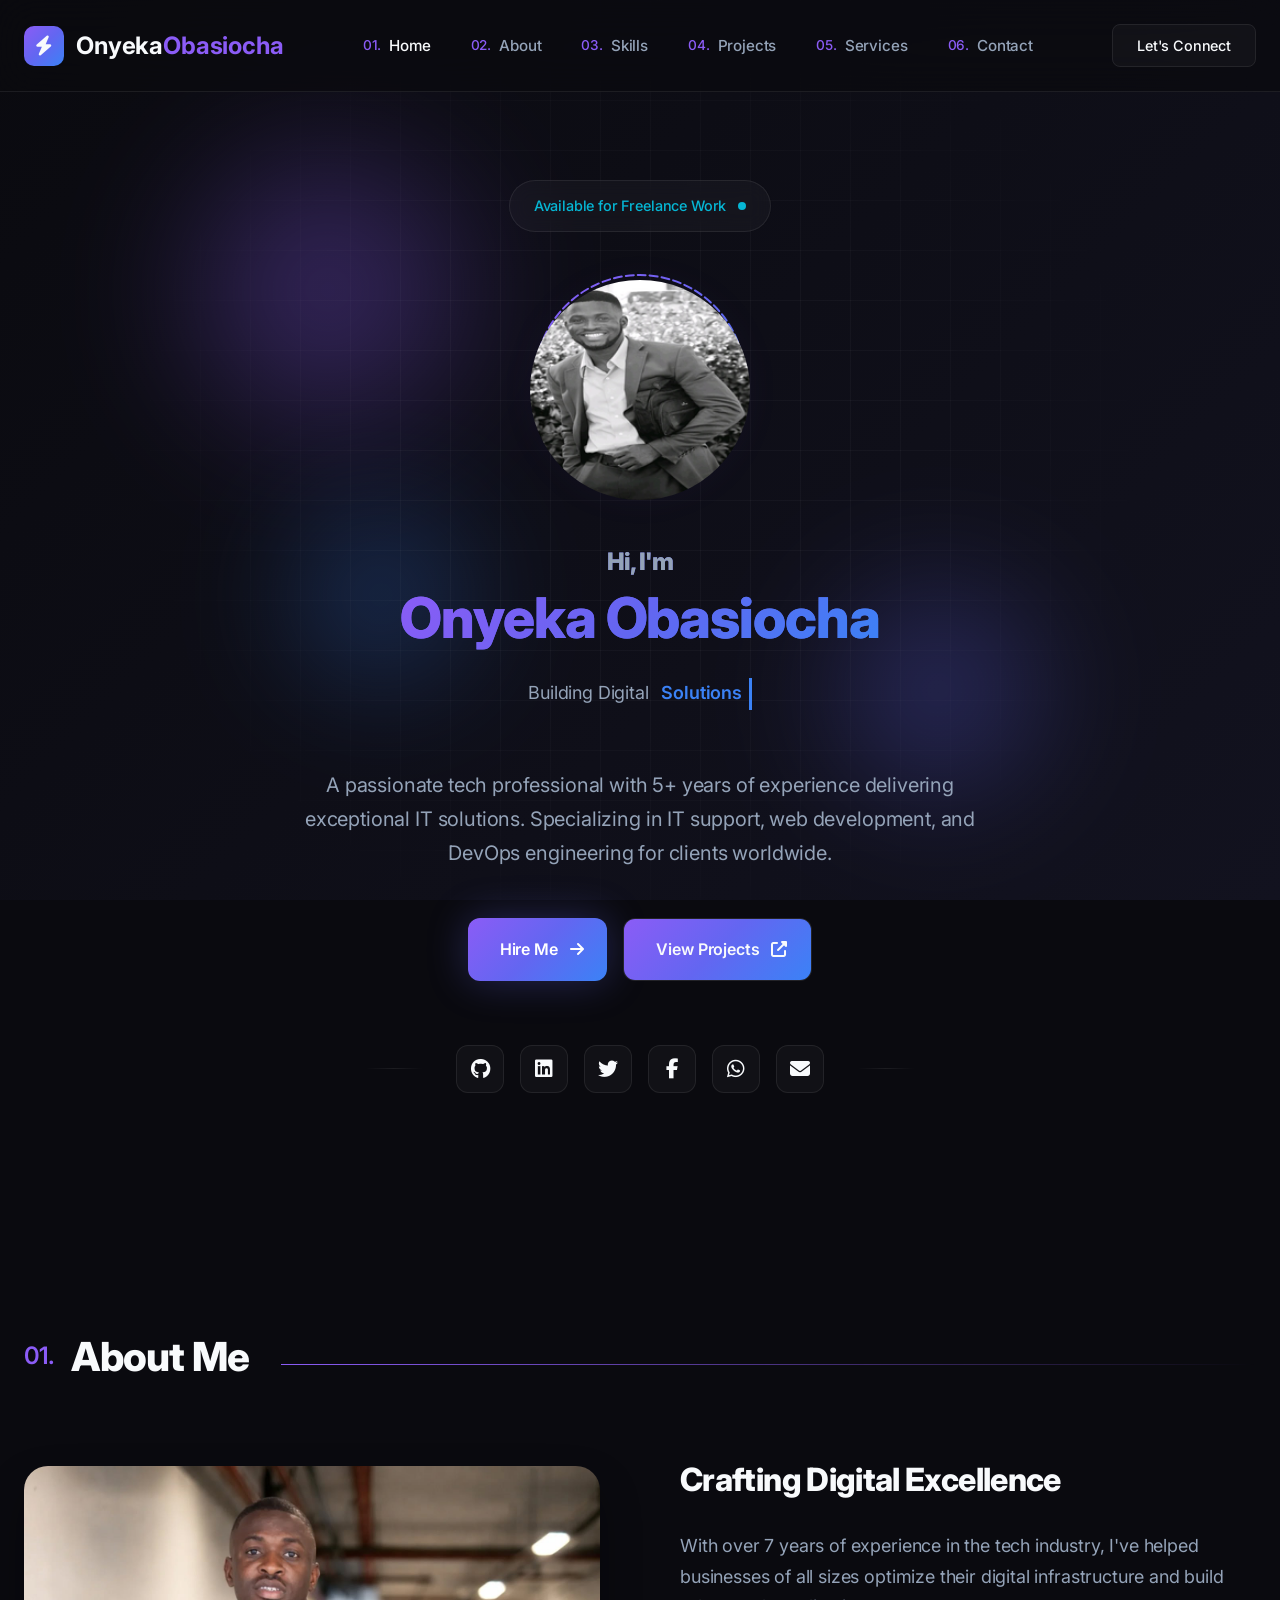
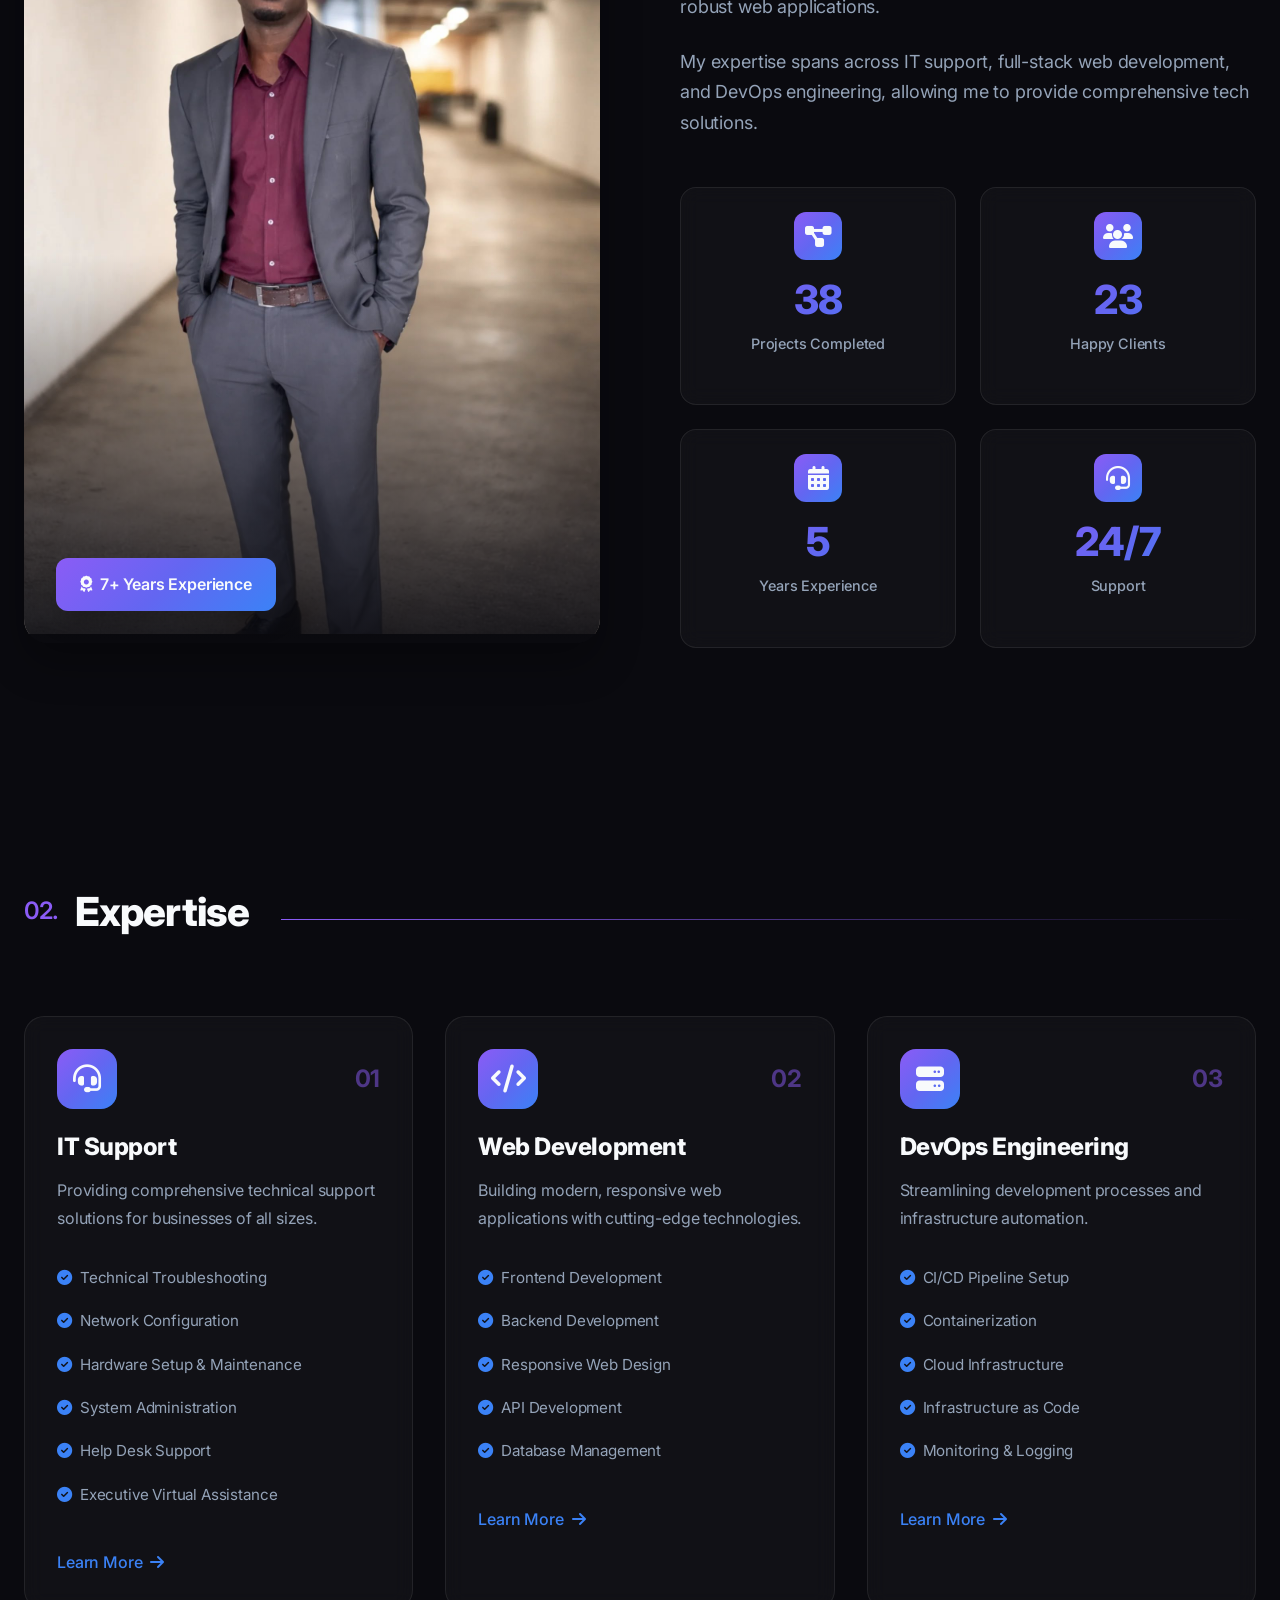
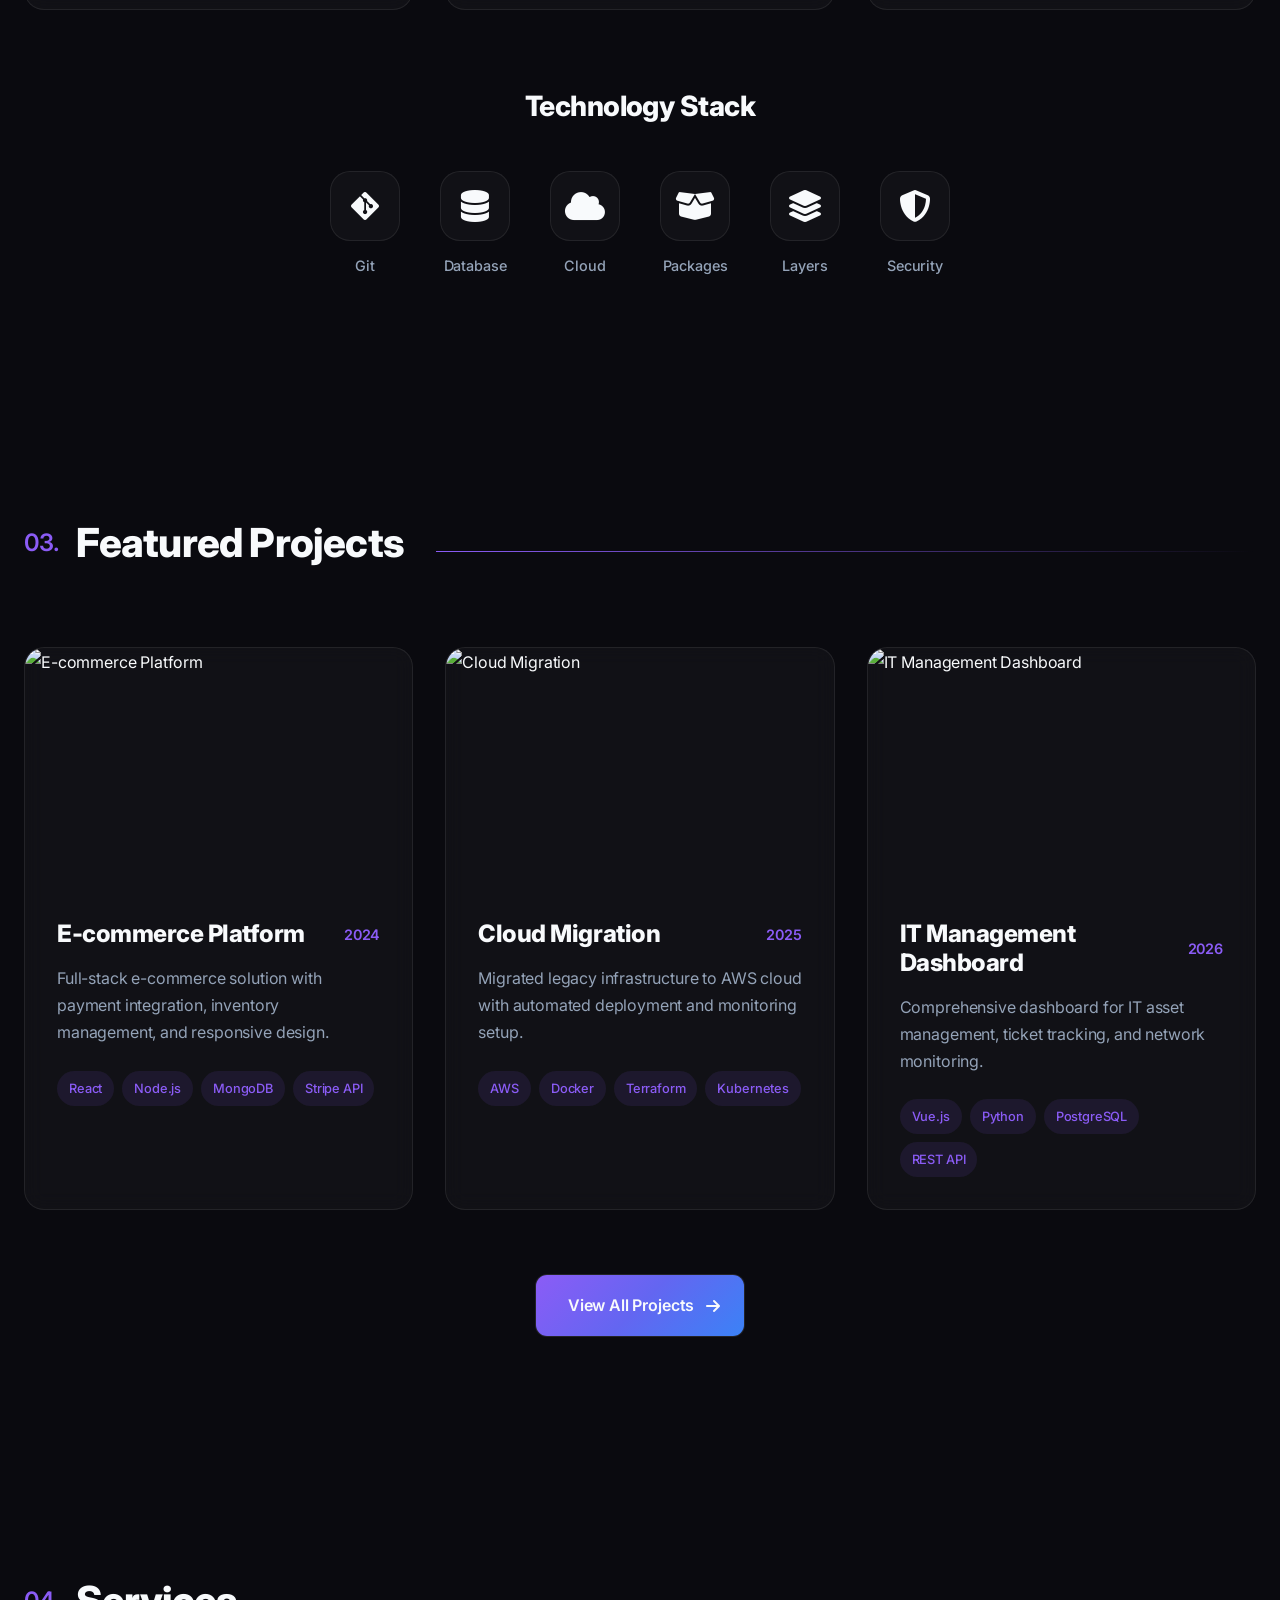
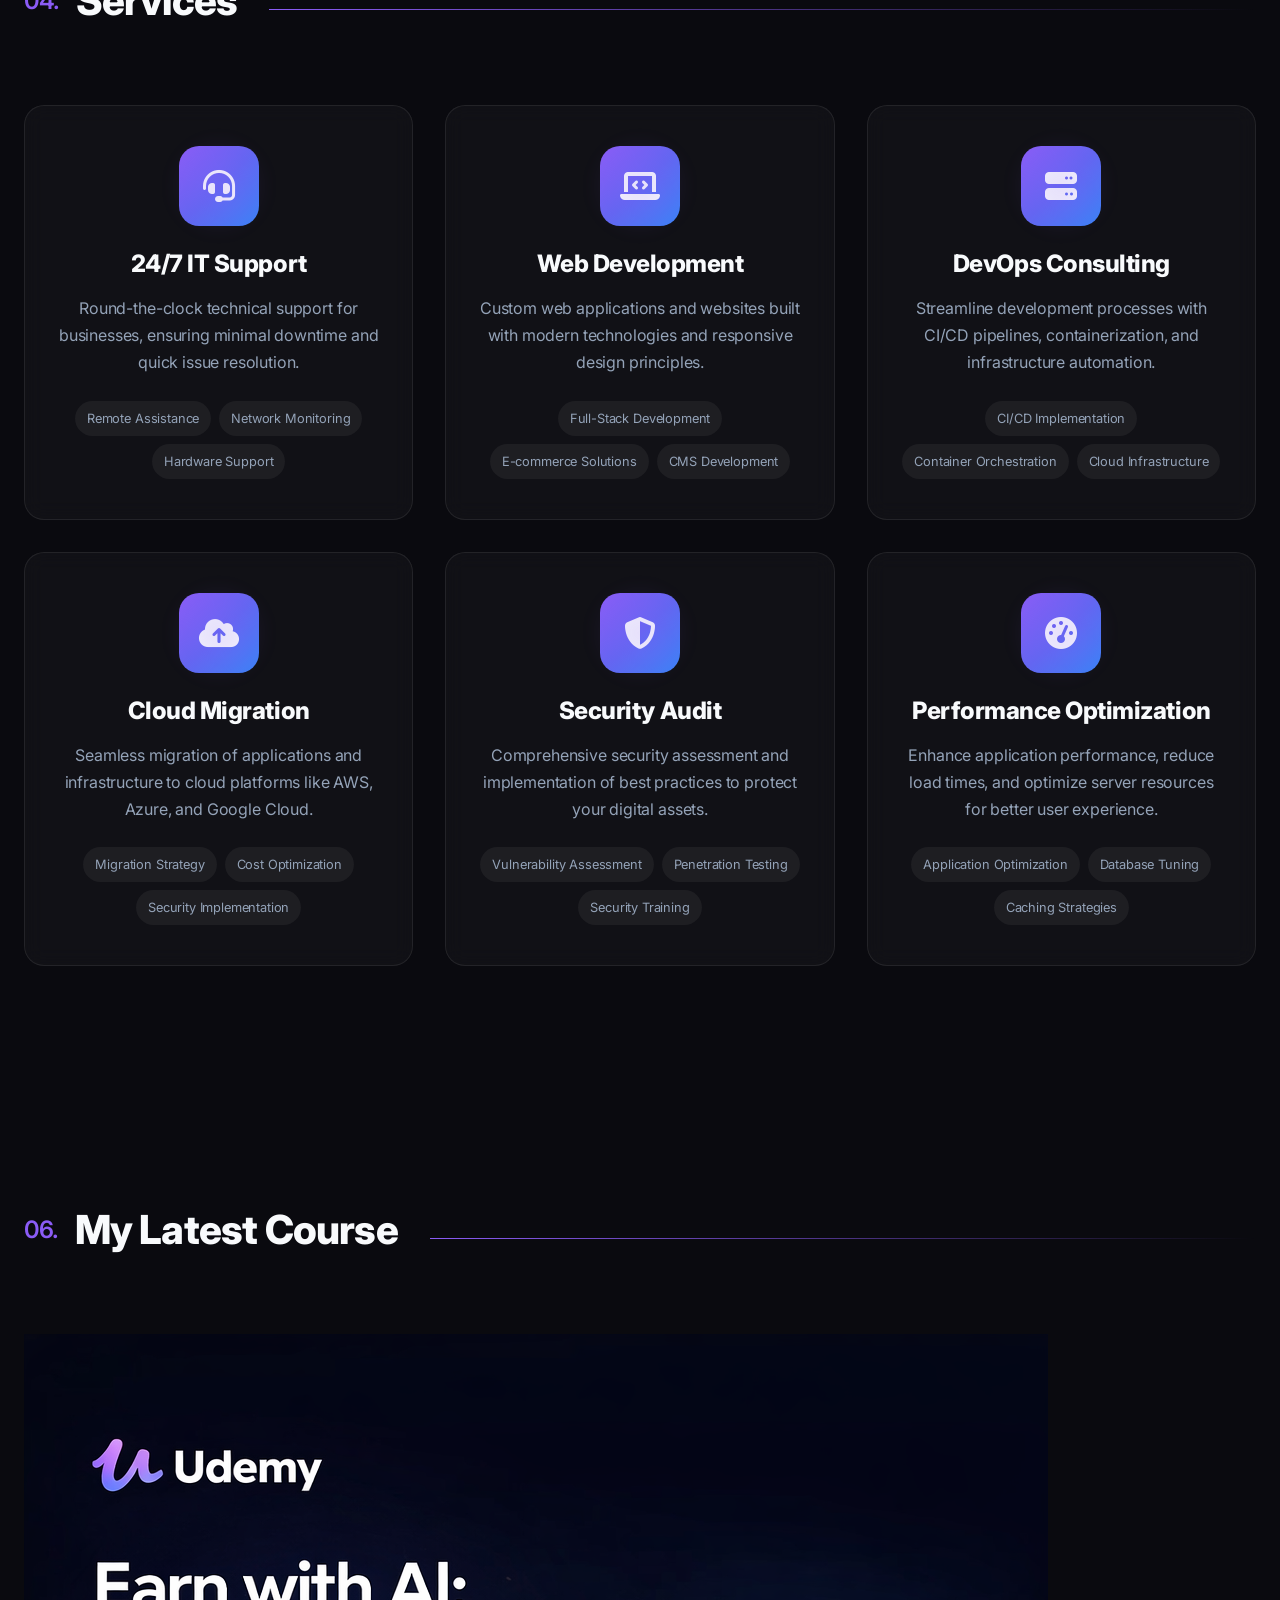
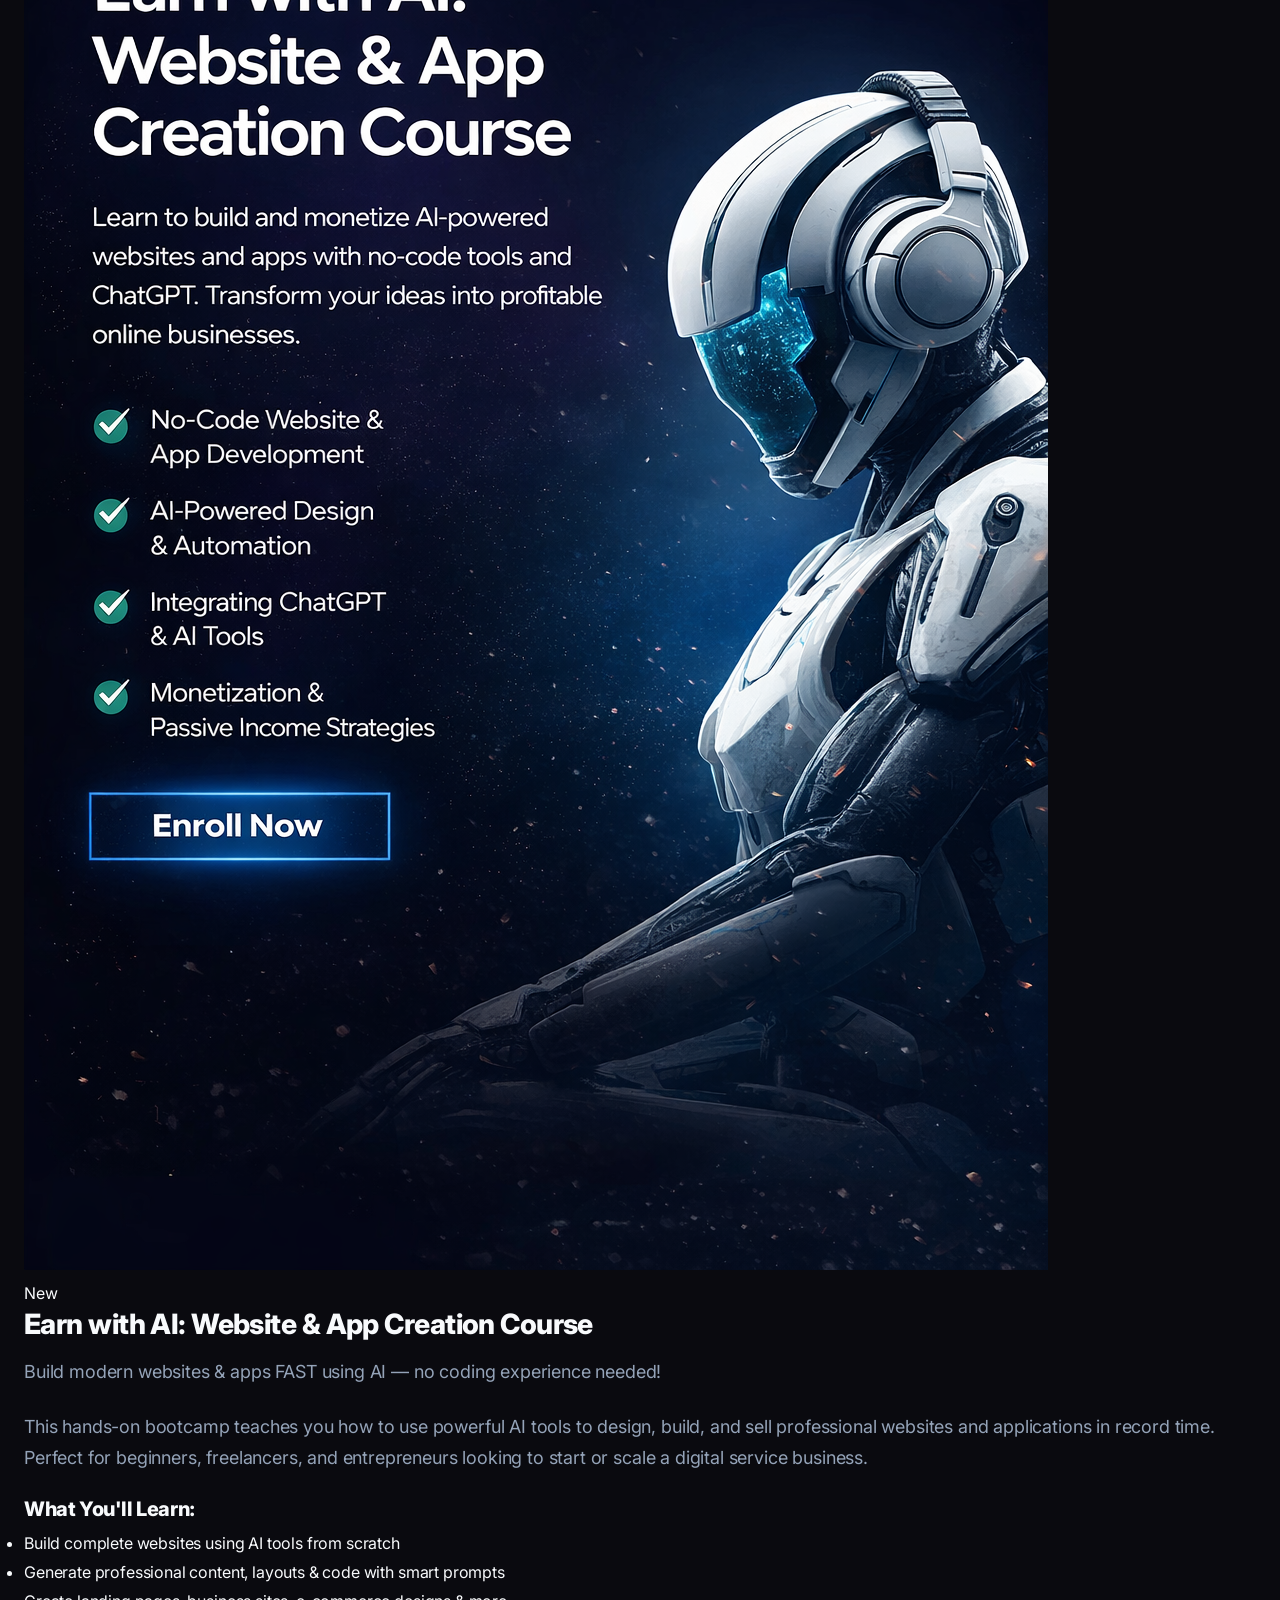
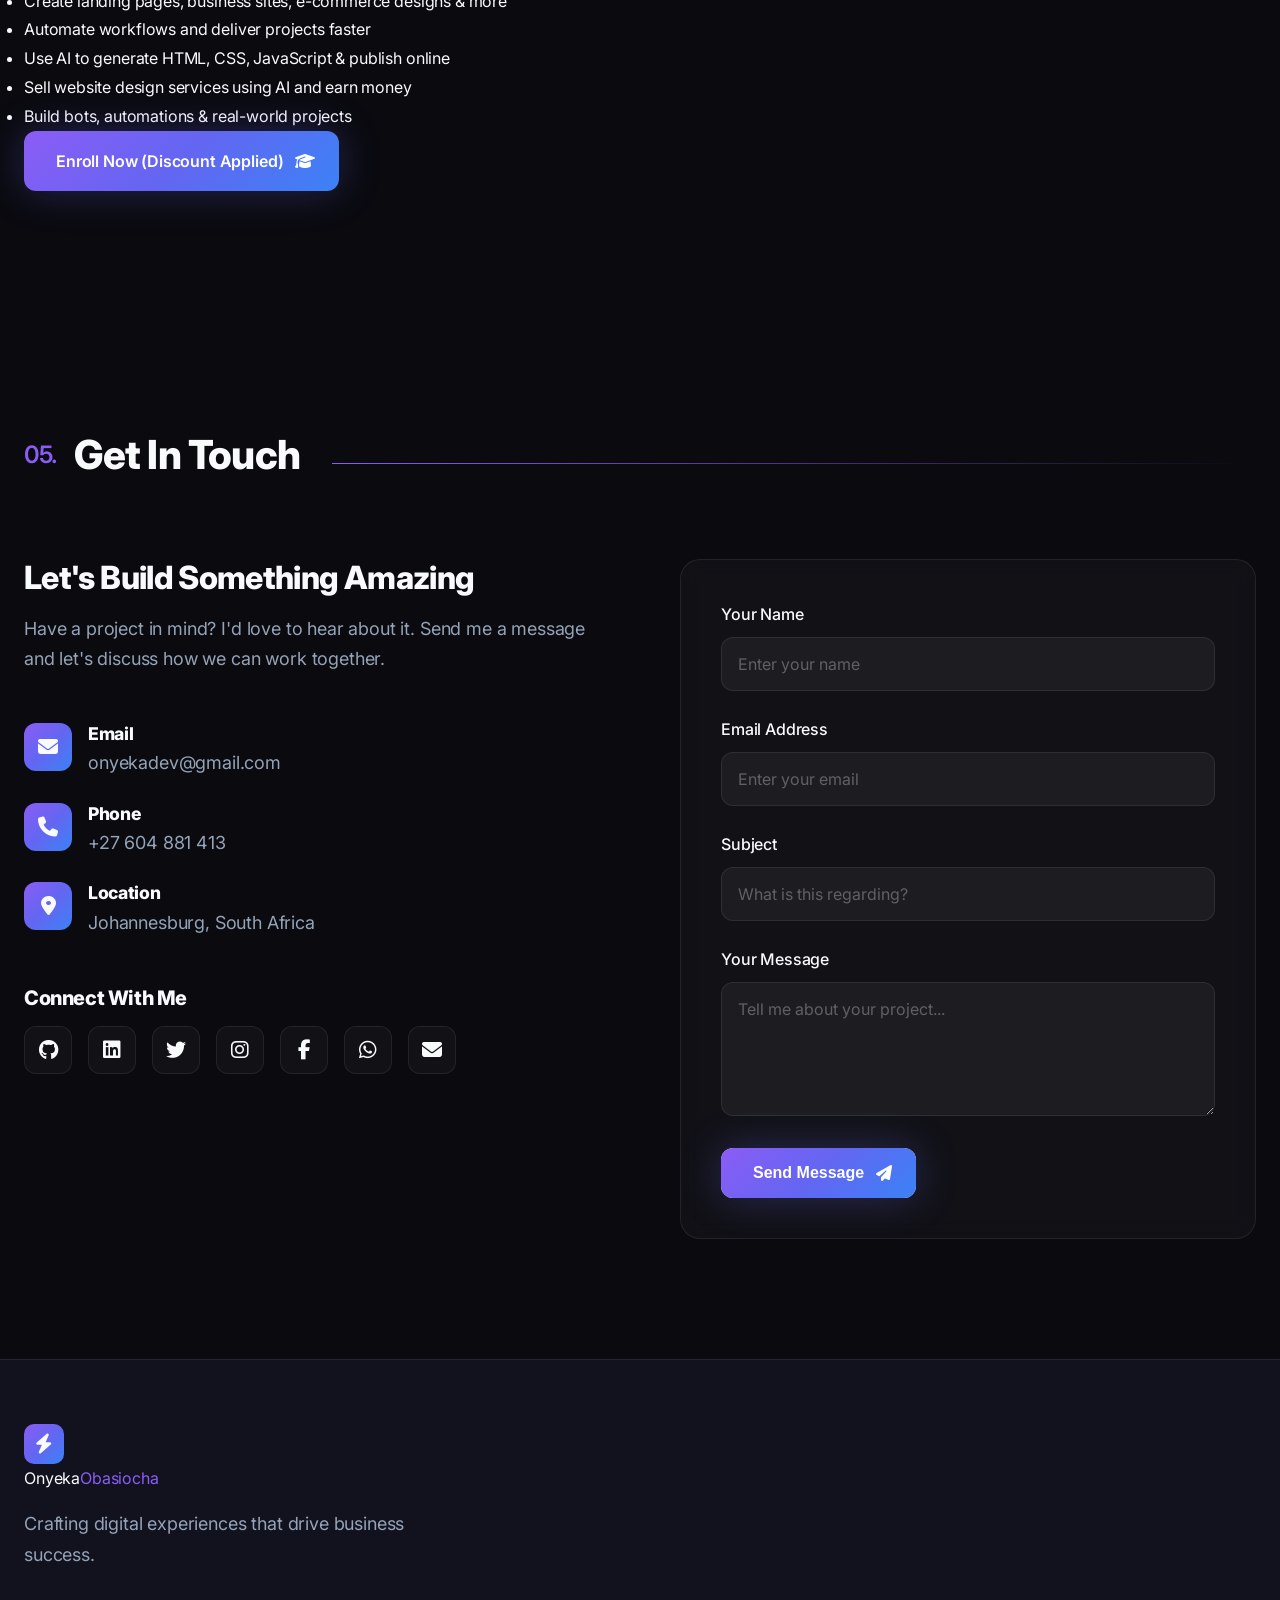
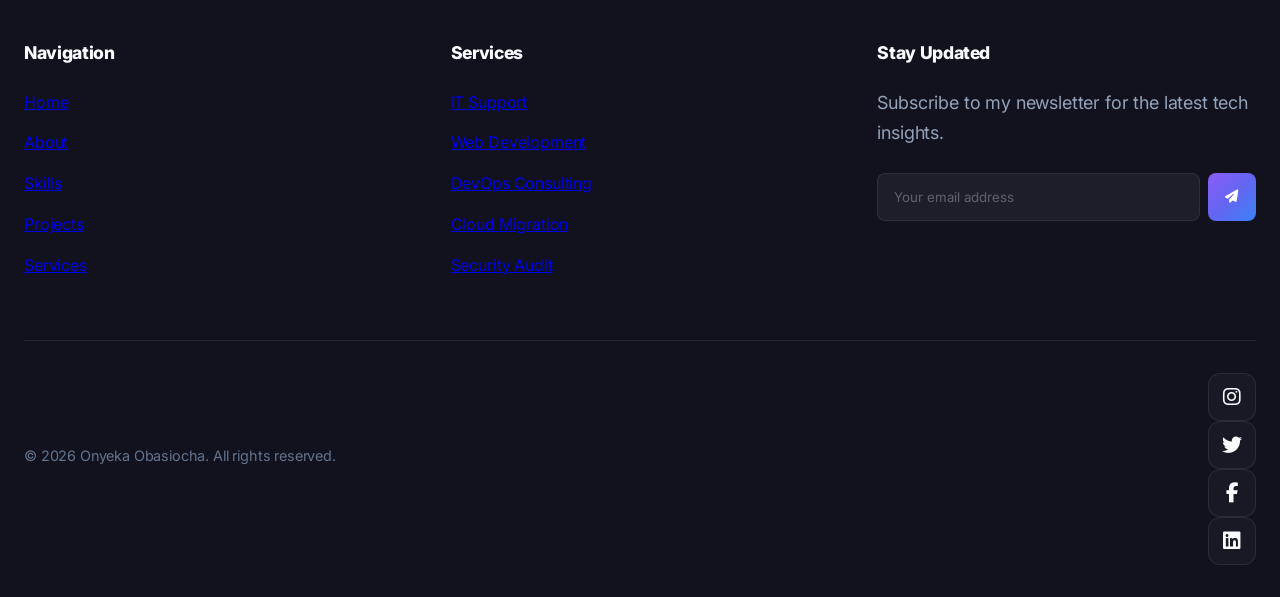
==== index.html @ 632e70c3 "Rename index2.html to index.html" ====
<!DOCTYPE html>
<html lang="en">
<head>
    <meta charset="UTF-8">
    <meta name="viewport" content="width=device-width, initial-scale=1.0">
    <title>Onyeka Obasiocha | Tech Portfolio</title>
    <link rel="stylesheet" href="styles.css">
    <link rel="preconnect" href="https://fonts.googleapis.com">
    <link rel="preconnect" href="https://fonts.gstatic.com" crossorigin>
    <link href="https://fonts.googleapis.com/css2?family=Inter:wght@300;400;500;600;700;800;900&display=swap" rel="stylesheet">
    <link rel="stylesheet" href="https://cdnjs.cloudflare.com/ajax/libs/font-awesome/6.4.0/css/all.min.css">
    <link rel="stylesheet" href="https://cdn.jsdelivr.net/npm/lucide@latest/dist/lucide.css">
    <script src="https://cdn.tailwindcss.com"></script>
</head>
<body>
    <!-- Advanced Animated Background -->
    <div class="animated-bg">
        <div class="particles" id="particles-js"></div>
        <div class="gradient-orbs">
            <div class="gradient-orb orb-1"></div>
            <div class="gradient-orb orb-2"></div>
            <div class="gradient-orb orb-3"></div>
        </div>
        <div class="grid-lines"></div>
    </div>
    
    <!-- Premium Navigation Bar -->
    <nav class="navbar">
        <div class="nav-container">
            <div class="nav-logo" data-aos="fade-down">
                <div class="logo-icon">
                    <i class="fas fa-bolt"></i>
                </div>
                <span class="logo-text">Onyeka<span class="logo-highlight">Obasiocha</span></span>
            </div>
            
            <ul class="nav-menu">
                <li data-aos="fade-down" data-aos-delay="100"><a href="#home" class="nav-link active"><span class="nav-number">01.</span> Home</a></li>
                <li data-aos="fade-down" data-aos-delay="150"><a href="#about" class="nav-link"><span class="nav-number">02.</span> About</a></li>
                <li data-aos="fade-down" data-aos-delay="200"><a href="#skills" class="nav-link"><span class="nav-number">03.</span> Skills</a></li>
                <li data-aos="fade-down" data-aos-delay="250"><a href="onyeka pot.html" class="nav-link"><span class="nav-number">04.</span> Projects</a></li>
                <li data-aos="fade-down" data-aos-delay="300"><a href="#services" class="nav-link"><span class="nav-number">05.</span> Services</a></li>
                <li data-aos="fade-down" data-aos-delay="350"><a href="#contact" class="nav-link"><span class="nav-number">06.</span> Contact</a></li>
            </ul>
            
            <div class="nav-cta" data-aos="fade-down" data-aos-delay="400">
                <a href="#contact" class="btn-nav">Let's Connect</a>
            </div>
            
            <div class="hamburger">
                <div class="hamburger-inner">
                    <span class="bar"></span>
                    <span class="bar"></span>
                    <span class="bar"></span>
                </div>
            </div>
        </div>
    </nav>

    <!-- Hero Section -->
    <section id="home" class="hero-section">
        <div class="container">
            <div class="hero-content">
                <div class="hero-badge" data-aos="fade-up" data-aos-delay="300">
                    <span class="badge-text">Available for Freelance Work</span>
                    <div class="badge-pulse"></div>
                </div>
                
                <div class="profile-image-container" data-aos="zoom-in" data-aos-delay="500">
                    <div class="profile-image">
                        <div class="image-wrapper">
                            <img src="onyeka.png" alt="Onyeka Obasiocha">
                        </div>
                        <div class="profile-glow"></div>
                        <div class="profile-border">
                            <svg class="border-svg" width="220" height="220" viewBox="0 0 220 220">
                                <defs>
                                    <linearGradient id="gradient-border" x1="0%" y1="0%" x2="100%" y2="100%">
                                        <stop offset="0%" stop-color="#8b5cf6" />
                                        <stop offset="50%" stop-color="#6366f1" />
                                        <stop offset="100%" stop-color="#3b82f6" />
                                    </linearGradient>
                                </defs>
                                <circle cx="110" cy="110" r="105" fill="none" stroke="url(#gradient-border)" stroke-width="2" stroke-dasharray="8 4" stroke-linecap="round"/>
                            </svg>
                        </div>
                    </div>
                </div>
                
                <div class="hero-text" data-aos="fade-up" data-aos-delay="700">
                    <h1 class="hero-title">
                        <span class="hero-greeting">Hi, I'm</span>
                        <span class="gradient-text">Onyeka Obasiocha</span>
                    </h1>
                    
                    <div class="typing-container" data-aos="fade-up" data-aos-delay="900">
                        <p class="typing-text">
                            <span class="typing-prefix">Building Digital</span>
                            <span class="typed-text"></span>
                            <span class="cursor">&nbsp;</span>
                        </p>
                    </div>
                    
                    <p class="hero-description" data-aos="fade-up" data-aos-delay="1100">
                        A passionate tech professional with 5+ years of experience delivering exceptional IT solutions. 
                        Specializing in IT support, web development, and DevOps engineering for clients worldwide.
                    </p>
                    
                    <div class="hero-buttons" data-aos="fade-up" data-aos-delay="1300">
                        <a href="#contact" class="btn btn-primary btn-icon">
                            <span>Hire Me</span>
                            <i class="fas fa-arrow-right"></i>
                        </a>
                        <a href="onyeka pot.html" class="btn btn-secondary btn-icon">
                            <span>View Projects</span>
                            <i class="fas fa-external-link-alt"></i>
                        </a>
                    </div>
                    
                    <div class="hero-social" data-aos="fade-up" data-aos-delay="1500">
                        <div class="social-line"></div>
                        <div class="social-icons">
                            <a href="https://github.com/onyeka30" class="social-icon" data-tooltip="GitHub">
                                <i class="fab fa-github"></i>
                            </a>
                            <a href="https://www.linkedin.com/in/onyeka-obasiocha/" class="social-icon" data-tooltip="LinkedIn">
                                <i class="fab fa-linkedin"></i>
                            </a>
                            <a href="https://x.com/onyeka_01" class="social-icon" data-tooltip="Twitter">
                                <i class="fab fa-twitter"></i>
                            </a>
                             <a href="https://www.facebook.com/AmOnyeka/" class="social-icon"><i class="fab fa-facebook-f"></i></a>
                           <a href="https://wa.me/+27604881413" class="social-icon" data-tooltip="WhatsApp">
                           <i class="fab fa-whatsapp"></i>
                           </a>
                           <a href="mailto:onyekadev@gmail.com" class="social-icon" data-tooltip="Email">
                           <i class="fas fa-envelope"></i>
                           </a>
                        </div>
                        <div class="social-line"></div>
                    </div>
                </div>
            </div>
        </div>
    </section>

    <!-- About Section -->
    <section id="about" class="about-section">
        <div class="container">
            <div class="section-header" data-aos="fade-up">
                <h2 class="section-title">
                    <span class="section-number">01.</span> About Me
                </h2>
                <div class="section-line"></div>
            </div>
            
            <div class="about-content">
                <div class="about-image" data-aos="fade-right" data-aos-delay="300">
                    <div class="image-container">
                        <img src="onyekachurch.png" alt="Onyeka working">
                        <div class="image-overlay"></div>
                        <div class="image-badge">
                            <i class="fas fa-award"></i>
                            <span>7+ Years Experience</span>
                        </div>
                    </div>
                </div>
                <div class="about-text" data-aos="fade-left" data-aos-delay="500">
                    <h3 class="about-subtitle">Crafting Digital Excellence</h3>
                    <p>With over 7 years of experience in the tech industry, I've helped businesses of all sizes optimize their digital infrastructure and build robust web applications.</p>
                    <p>My expertise spans across IT support, full-stack web development, and DevOps engineering, allowing me to provide comprehensive tech solutions.</p>
                    
                    <div class="stats-container">
                        <div class="stat-card" data-aos="zoom-in" data-aos-delay="700">
                            <div class="stat-icon">
                                <i class="fas fa-project-diagram"></i>
                            </div>
                            <h4 class="stat-number" data-count="50">0</h4>
                            <p class="stat-text">Projects Completed</p>
                        </div>
                        <div class="stat-card" data-aos="zoom-in" data-aos-delay="800">
                            <div class="stat-icon">
                                <i class="fas fa-users"></i>
                            </div>
                            <h4 class="stat-number" data-count="30">0</h4>
                            <p class="stat-text">Happy Clients</p>
                        </div>
                        <div class="stat-card" data-aos="zoom-in" data-aos-delay="900">
                            <div class="stat-icon">
                                <i class="fas fa-calendar-alt"></i>
                            </div>
                            <h4 class="stat-number" data-count="7">0</h4>
                            <p class="stat-text">Years Experience</p>
                        </div>
                        <div class="stat-card" data-aos="zoom-in" data-aos-delay="1000">
                            <div class="stat-icon">
                                <i class="fas fa-headset"></i>
                            </div>
                            <h4 class="stat-number">24/7</h4>
                            <p class="stat-text">Support</p>
                        </div>
                    </div>
                </div>
            </div>
        </div>
    </section>

    <!-- Skills Section -->
    <section id="skills" class="skills-section">
        <div class="container">
            <div class="section-header" data-aos="fade-up">
                <h2 class="section-title">
                    <span class="section-number">02.</span> Expertise
                </h2>
                <div class="section-line"></div>
            </div>
            
            <div class="skills-grid">
                <div class="skill-card" data-aos="fade-up" data-aos-delay="300">
                    <div class="skill-card-inner">
                        <div class="skill-header">
                            <div class="skill-icon">
                                <i class="fas fa-headset"></i>
                            </div>
                            <div class="skill-number">01</div>
                        </div>
                        <h3 class="skill-title">IT Support</h3>
                        <p class="skill-description">Providing comprehensive technical support solutions for businesses of all sizes.</p>
                        <ul class="skill-list">
                            <li><i class="fas fa-check-circle"></i> Technical Troubleshooting</li>
                            <li><i class="fas fa-check-circle"></i> Network Configuration</li>
                            <li><i class="fas fa-check-circle"></i> Hardware Setup & Maintenance</li>
                            <li><i class="fas fa-check-circle"></i> System Administration</li>
                            <li><i class="fas fa-check-circle"></i> Help Desk Support</li>
                            <li><i class="fas fa-check-circle"></i> Executive Virtual Assistance</li>
                        </ul>
                        <div class="skill-footer">
                            <span class="skill-more">Learn More</span>
                            <i class="fas fa-arrow-right"></i>
                        </div>
                    </div>
                </div>
                
                <div class="skill-card" data-aos="fade-up" data-aos-delay="400">
                    <div class="skill-card-inner">
                        <div class="skill-header">
                            <div class="skill-icon">
                                <i class="fas fa-code"></i>
                            </div>
                            <div class="skill-number">02</div>
                        </div>
                        <h3 class="skill-title">Web Development</h3>
                        <p class="skill-description">Building modern, responsive web applications with cutting-edge technologies.</p>
                        <ul class="skill-list">
                            <li><i class="fas fa-check-circle"></i> Frontend Development</li>
                            <li><i class="fas fa-check-circle"></i> Backend Development</li>
                            <li><i class="fas fa-check-circle"></i> Responsive Web Design</li>
                            <li><i class="fas fa-check-circle"></i> API Development</li>
                            <li><i class="fas fa-check-circle"></i> Database Management</li>
                        </ul>
                        <div class="skill-footer">
                            <span class="skill-more">Learn More</span>
                            <i class="fas fa-arrow-right"></i>
                        </div>
                    </div>
                </div>
                
                <div class="skill-card" data-aos="fade-up" data-aos-delay="500">
                    <div class="skill-card-inner">
                        <div class="skill-header">
                            <div class="skill-icon">
                                <i class="fas fa-server"></i>
                            </div>
                            <div class="skill-number">03</div>
                        </div>
                        <h3 class="skill-title">DevOps Engineering</h3>
                        <p class="skill-description">Streamlining development processes and infrastructure automation.</p>
                        <ul class="skill-list">
                            <li><i class="fas fa-check-circle"></i> CI/CD Pipeline Setup</li>
                            <li><i class="fas fa-check-circle"></i> Containerization</li>
                            <li><i class="fas fa-check-circle"></i> Cloud Infrastructure</li>
                            <li><i class="fas fa-check-circle"></i> Infrastructure as Code</li>
                            <li><i class="fas fa-check-circle"></i> Monitoring & Logging</li>
                        </ul>
                        <div class="skill-footer">
                            <span class="skill-more">Learn More</span>
                            <i class="fas fa-arrow-right"></i>
                        </div>
                    </div>
                </div>
            </div>
            
            <div class="tech-stack-section" data-aos="fade-up" data-aos-delay="700">
                <h3 class="subsection-title">Technology Stack</h3>
                <div class="tech-stack">
                    <div class="tech-icon" data-tooltip="Git Version Control">
                        <div class="tech-icon-inner">
                            <i class="fab fa-git-alt"></i>
                        </div>
                        <span>Git</span>
                    </div>
                    <div class="tech-icon" data-tooltip="Database Management">
                        <div class="tech-icon-inner">
                            <i class="fas fa-database"></i>
                        </div>
                        <span>Database</span>
                    </div>
                    <div class="tech-icon" data-tooltip="Cloud Services">
                        <div class="tech-icon-inner">
                            <i class="fas fa-cloud"></i>
                        </div>
                        <span>Cloud</span>
                    </div>
                    <div class="tech-icon" data-tooltip="Package Management">
                        <div class="tech-icon-inner">
                            <i class="fas fa-box-open"></i>
                        </div>
                        <span>Packages</span>
                    </div>
                    <div class="tech-icon" data-tooltip="Layered Architecture">
                        <div class="tech-icon-inner">
                            <i class="fas fa-layer-group"></i>
                        </div>
                        <span>Layers</span>
                    </div>
                    <div class="tech-icon" data-tooltip="Security Implementation">
                        <div class="tech-icon-inner">
                            <i class="fas fa-shield-alt"></i>
                        </div>
                        <span>Security</span>
                    </div>
                </div>
            </div>
        </div>
    </section>

    <!-- Projects Section -->
    <section id="projects" class="projects-section">
        <div class="container">
            <div class="section-header" data-aos="fade-up">
                <h2 class="section-title">
                    <span class="section-number">03.</span> Featured Projects
                </h2>
                <div class="section-line"></div>
            </div>
            
            <div class="projects-grid">
                <div class="project-card" data-aos="fade-up" data-aos-delay="300">
                    <div class="project-image">
                        <img src="https://images.unsplash.com/photo-1551650975-87deedd944c3?ixlib=rb-4.0.3&ixid=M3wxMjA3fDB8MHxwaG90by1wYWdlfHx8fGVufDB8fHx8fA%3D%3D&auto=format&fit=crop&w=1674&q=80" alt="E-commerce Platform">
                        <div class="project-overlay">
                            <div class="project-links">
                                <a href="#" class="project-link"><i class="fas fa-external-link-alt"></i></a>
                                <a href="#" class="project-link"><i class="fab fa-github"></i></a>
                            </div>
                        </div>
                    </div>
                    <div class="project-content">
                        <div class="project-header">
                            <h3 class="project-title">E-commerce Platform</h3>
                            <span class="project-year">2024</span>
                        </div>
                        <p class="project-description">Full-stack e-commerce solution with payment integration, inventory management, and responsive design.</p>
                        <div class="project-tags">
                            <span class="tag">React</span>
                            <span class="tag">Node.js</span>
                            <span class="tag">MongoDB</span>
                            <span class="tag">Stripe API</span>
                        </div>
                    </div>
                </div>
                
                <div class="project-card" data-aos="fade-up" data-aos-delay="400">
                    <div class="project-image">
                        <img src="https://images.unsplash.com/photo-1558494949-ef010cbdcc31?ixlib=rb-4.0.3&ixid=M3wxMjA3fDB8MHxwaG90by1wYWdlfHx8fGVufDB8fHx8fA%3D%3D&auto=format&fit=crop&w=1674&q=80" alt="Cloud Migration">
                        <div class="project-overlay">
                            <div class="project-links">
                                <a href="#" class="project-link"><i class="fas fa-external-link-alt"></i></a>
                                <a href="#" class="project-link"><i class="fab fa-github"></i></a>
                            </div>
                        </div>
                    </div>
                    <div class="project-content">
                        <div class="project-header">
                            <h3 class="project-title">Cloud Migration</h3>
                            <span class="project-year">2025</span>
                        </div>
                        <p class="project-description">Migrated legacy infrastructure to AWS cloud with automated deployment and monitoring setup.</p>
                        <div class="project-tags">
                            <span class="tag">AWS</span>
                            <span class="tag">Docker</span>
                            <span class="tag">Terraform</span>
                            <span class="tag">Kubernetes</span>
                        </div>
                    </div>
                </div>
                
                <div class="project-card" data-aos="fade-up" data-aos-delay="500">
                    <div class="project-image">
                        <img src="https://images.unsplash.com/photo-1552664730-d307ca884978?ixlib=rb-4.0.3&ixid=M3wxMjA3fDB8MHxwaG90by1wYWdlfHx8fGVufDB8fHx8fA%3D%3D&auto=format&fit=crop&w=1770&q=80" alt="IT Management Dashboard">
                        <div class="project-overlay">
                            <div class="project-links">
                                <a href="#" class="project-link"><i class="fas fa-external-link-alt"></i></a>
                                <a href="#" class="project-link"><i class="fab fa-github"></i></a>
                            </div>
                        </div>
                    </div>
                    <div class="project-content">
                        <div class="project-header">
                            <h3 class="project-title">IT Management Dashboard</h3>
                            <span class="project-year">2026</span>
                        </div>
                        <p class="project-description">Comprehensive dashboard for IT asset management, ticket tracking, and network monitoring.</p>
                        <div class="project-tags">
                            <span class="tag">Vue.js</span>
                            <span class="tag">Python</span>
                            <span class="tag">PostgreSQL</span>
                            <span class="tag">REST API</span>
                        </div>
                    </div>
                </div>
            </div>
            
            <div class="view-all" data-aos="fade-up" data-aos-delay="700">
                <a href="onyeka pot.html" class="btn btn-secondary btn-icon">
                    <span>View All Projects</span>
                    <i class="fas fa-arrow-right"></i>
                </a>
            </div>
        </div>
    </section>

    <!-- Services Section -->
    <section id="services" class="services-section">
        <div class="container">
            <div class="section-header" data-aos="fade-up">
                <h2 class="section-title">
                    <span class="section-number">04.</span> Services
                </h2>
                <div class="section-line"></div>
            </div>
            
            <div class="services-grid">
                <div class="service-card" data-aos="fade-up" data-aos-delay="300">
                    <div class="service-card-inner">
                        <div class="service-icon">
                            <i class="fas fa-headset"></i>
                            <div class="service-icon-bg"></div>
                        </div>
                        <h3 class="service-title">24/7 IT Support</h3>
                        <p class="service-description">Round-the-clock technical support for businesses, ensuring minimal downtime and quick issue resolution.</p>
                        <div class="service-features">
                            <span>Remote Assistance</span>
                            <span>Network Monitoring</span>
                            <span>Hardware Support</span>
                        </div>
                    </div>
                </div>
                
                <div class="service-card" data-aos="fade-up" data-aos-delay="350">
                    <div class="service-card-inner">
                        <div class="service-icon">
                            <i class="fas fa-laptop-code"></i>
                            <div class="service-icon-bg"></div>
                        </div>
                        <h3 class="service-title">Web Development</h3>
                        <p class="service-description">Custom web applications and websites built with modern technologies and responsive design principles.</p>
                        <div class="service-features">
                            <span>Full-Stack Development</span>
                            <span>E-commerce Solutions</span>
                            <span>CMS Development</span>
                        </div>
                    </div>
                </div>
                
                <div class="service-card" data-aos="fade-up" data-aos-delay="400">
                    <div class="service-card-inner">
                        <div class="service-icon">
                            <i class="fas fa-server"></i>
                            <div class="service-icon-bg"></div>
                        </div>
                        <h3 class="service-title">DevOps Consulting</h3>
                        <p class="service-description">Streamline development processes with CI/CD pipelines, containerization, and infrastructure automation.</p>
                        <div class="service-features">
                            <span>CI/CD Implementation</span>
                            <span>Container Orchestration</span>
                            <span>Cloud Infrastructure</span>
                        </div>
                    </div>
                </div>
                
                <div class="service-card" data-aos="fade-up" data-aos-delay="450">
                    <div class="service-card-inner">
                        <div class="service-icon">
                            <i class="fas fa-cloud-upload-alt"></i>
                            <div class="service-icon-bg"></div>
                        </div>
                        <h3 class="service-title">Cloud Migration</h3>
                        <p class="service-description">Seamless migration of applications and infrastructure to cloud platforms like AWS, Azure, and Google Cloud.</p>
                        <div class="service-features">
                            <span>Migration Strategy</span>
                            <span>Cost Optimization</span>
                            <span>Security Implementation</span>
                        </div>
                    </div>
                </div>
                
                <div class="service-card" data-aos="fade-up" data-aos-delay="500">
                    <div class="service-card-inner">
                        <div class="service-icon">
                            <i class="fas fa-shield-alt"></i>
                            <div class="service-icon-bg"></div>
                        </div>
                        <h3 class="service-title">Security Audit</h3>
                        <p class="service-description">Comprehensive security assessment and implementation of best practices to protect your digital assets.</p>
                        <div class="service-features">
                            <span>Vulnerability Assessment</span>
                            <span>Penetration Testing</span>
                            <span>Security Training</span>
                        </div>
                    </div>
                </div>
                
                <div class="service-card" data-aos="fade-up" data-aos-delay="550">
                    <div class="service-card-inner">
                        <div class="service-icon">
                            <i class="fas fa-tachometer-alt"></i>
                            <div class="service-icon-bg"></div>
                        </div>
                        <h3 class="service-title">Performance Optimization</h3>
                        <p class="service-description">Enhance application performance, reduce load times, and optimize server resources for better user experience.</p>
                        <div class="service-features">
                            <span>Application Optimization</span>
                            <span>Database Tuning</span>
                            <span>Caching Strategies</span>
                        </div>
                    </div>
                </div>
            </div>
        </div>
    </section>

    <!-- New Udemy Course Section -->
<section id="course" class="course-section">
    <div class="container">
        <div class="section-header" data-aos="fade-up">
            <h2 class="section-title">
                <span class="section-number">06.</span> My Latest Course
            </h2>
            <div class="section-line"></div>
        </div>
        
        <div class="course-content" data-aos="fade-up" data-aos-delay="200">
            <div class="course-card">
                <div class="course-image">
                    <img src="udemy.png" 
                         alt="Earn with AI: Website & App Creation Course Preview">
                </div>
                
                <div class="course-badge">New</div>
                <h3 class="course-title">Earn with AI: Website & App Creation Course</h3>
                <p class="course-subtitle">Build modern websites & apps FAST using AI — no coding experience needed!</p>
                
                <div class="course-description">
                    <p>This hands-on bootcamp teaches you how to use powerful AI tools to design, build, and sell professional websites and applications in record time. Perfect for beginners, freelancers, and entrepreneurs looking to start or scale a digital service business.</p>
                </div>
                
                <h4 class="course-learn-title">What You'll Learn:</h4>
                <ul class="course-learn-list">
                    <li>Build complete websites using AI tools from scratch</li>
                    <li>Generate professional content, layouts & code with smart prompts</li>
                    <li>Create landing pages, business sites, e-commerce designs & more</li>
                    <li>Automate workflows and deliver projects faster</li>
                    <li>Use AI to generate HTML, CSS, JavaScript & publish online</li>
                    <li>Sell website design services using AI and earn money</li>
                    <li>Build bots, automations & real-world projects</li>
                </ul>
                
                <div class="course-cta">
                    <a href="https://www.udemy.com/course/earn-with-ai-website-app-creation-course/?couponCode=8BD78B3458C924BC6659" 
                       target="_blank" 
                       class="btn btn-primary btn-icon">
                        <span>Enroll Now (Discount Applied)</span>
                        <i class="fas fa-graduation-cap"></i>
                    </a>
                </div>
            </div>
        </div>
    </div>
</section>


    <!-- Contact Section -->
    <section id="contact" class="contact-section">
        <div class="container">
            <div class="section-header" data-aos="fade-up">
                <h2 class="section-title">
                    <span class="section-number">05.</span> Get In Touch
                </h2>
                <div class="section-line"></div>
            </div>
            
            <div class="contact-content">
                <div class="contact-info" data-aos="fade-right" data-aos-delay="300">
                    <div class="contact-header">
                        <h3>Let's Build Something Amazing</h3>
                        <p>Have a project in mind? I'd love to hear about it. Send me a message and let's discuss how we can work together.</p>
                    </div>
                    
                    <div class="contact-details">
                        <div class="contact-item">
                            <div class="contact-icon">
                                <i class="fas fa-envelope"></i>
                            </div>
                            <div class="contact-text">
                                <h4>Email</h4>
                                <p>onyekadev@gmail.com</p>
                            </div>
                        </div>
                        
                        <div class="contact-item">
                            <div class="contact-icon">
                                <i class="fas fa-phone"></i>
                            </div>
                            <div class="contact-text">
                                <h4>Phone</h4>
                                <p>+27 604 881 413</p>
                            </div>
                        </div>
                        
                        <div class="contact-item">
                            <div class="contact-icon">
                                <i class="fas fa-map-marker-alt"></i>
                            </div>
                            <div class="contact-text">
                                <h4>Location</h4>
                                <p>Johannesburg, South Africa</p>
                            </div>
                        </div>
                    </div>
                    
                    <div class="contact-social">
                        <h4>Connect With Me</h4>
                        <div class="social-icons">
                            <a href="https://github.com/onyeka30" class="social-icon" data-tooltip="GitHub">
                                <i class="fab fa-github"></i>
                            </a>
                            <a href="https://www.linkedin.com/in/onyeka-obasiocha/" class="social-icon" data-tooltip="LinkedIn">
                                <i class="fab fa-linkedin"></i>
                            </a>
                            <a href="https://x.com/onyeka_01" class="social-icon" data-tooltip="Twitter">
                                <i class="fab fa-twitter"></i>
                            </a>
                            <a href="https://www.instagram.com/onyeka_51/" class="social-icon" data-tooltip="Instagram">
                                <i class="fab fa-instagram"></i>
                            </a>
                            <a href="https://www.facebook.com/AmOnyeka/" class="social-icon" data-tooltip="Facebook">
                                <i class="fab fa-facebook-f"></i>
                            </a>
                            <a href="https://wa.me/+27604881413" class="social-icon" data-tooltip="WhatsApp">
                                <i class="fab fa-whatsapp"></i>
                            </a>
                            <a href="mailto:onyekadev@gmail.com" class="social-icon" data-tooltip="Email">
                                <i class="fas fa-envelope"></i>
                            </a>
                        </div>
                    </div>
                </div>
                
                <div class="contact-form-container" data-aos="fade-left" data-aos-delay="500">
                    <form id="contactForm" class="contact-form">
                        <div class="form-group">
                            <label for="name">Your Name</label>
                            <input type="text" id="name" placeholder="Enter your name" required>
                        </div>
                        
                        <div class="form-group">
                            <label for="email">Email Address</label>
                            <input type="email" id="email" placeholder="Enter your email" required>
                        </div>
                        
                        <div class="form-group">
                            <label for="subject">Subject</label>
                            <input type="text" id="subject" placeholder="What is this regarding?" required>
                        </div>
                        
                        <div class="form-group">
                            <label for="message">Your Message</label>
                            <textarea id="message" rows="5" placeholder="Tell me about your project..." required></textarea>
                        </div>
                        
                        <button type="submit" class="btn btn-primary btn-icon">
                            <span>Send Message</span>
                            <i class="fas fa-paper-plane"></i>
                        </button>
                    </form>
                    <div id="formMessage" class="form-message"></div>
                </div>
            </div>
        </div>
    </section>

    <!-- Footer -->
    <footer class="footer">
        <div class="container">
            <div class="footer-content">
                <div class="footer-main">
                    <div class="footer-logo">
                        <div class="logo-icon">
                            <i class="fas fa-bolt"></i>
                        </div>
                        <span class="logo-text">Onyeka<span class="logo-highlight">Obasiocha</span></span>
                    </div>
                    
                    <p class="footer-tagline">Crafting digital experiences that drive business success.</p>
                </div>
                
                <div class="footer-links">
                    <div class="footer-nav">
                        <h4>Navigation</h4>
                        <ul>
                            <li><a href="#home">Home</a></li>
                            <li><a href="#about">About</a></li>
                            <li><a href="#skills">Skills</a></li>
                            <li><a href="onyeka pot.html">Projects</a></li>
                            <li><a href="#services">Services</a></li>
                        </ul>
                    </div>
                    
                    <div class="footer-services">
                        <h4>Services</h4>
                        <ul>
                            <li><a href="#contact">IT Support</a></li>
                            <li><a href="#contact">Web Development</a></li>
                            <li><a href="#contact">DevOps Consulting</a></li>
                            <li><a href="#contact">Cloud Migration</a></li>
                            <li><a href="#contact">Security Audit</a></li>
                        </ul>
                    </div>
                    
                    <div class="footer-newsletter">
                        <h4>Stay Updated</h4>
                        <p>Subscribe to my newsletter for the latest tech insights.</p>
                        <div class="newsletter-form">
                            <input type="email" placeholder="Your email address">
                            <button type="submit"><i class="fas fa-paper-plane"></i></button>
                        </div>
                    </div>
                </div>
                
                <div class="footer-bottom">
                    <p class="copyright">© 2026 Onyeka Obasiocha. All rights reserved.</p>
                    
                    <div class="footer-social">
                        <a href="https://www.instagram.com/onyeka_51/" class="social-icon"><i class="fab fa-instagram"></i></a>
                    <a href="https://x.com/onyeka_01" class="social-icon"><i class="fab fa-twitter"></i>
                        <a href="https://www.facebook.com/AmOnyeka/" class="social-icon"><i class="fab fa-facebook-f"></i></a>
                        <a href="https://www.linkedin.com/in/onyeka-obasiocha/" class="social-icon"><i class="fab fa-linkedin"></i></a>
                    </div>
                </div>
            </div>
        </div>
    </footer>
  

    <!-- Scroll to Top Button -->
    <button id="scrollToTop" class="scroll-to-top">
        <i class="fas fa-chevron-up"></i>
    </button>

    <!-- Scripts -->
    <script src="https://cdn.jsdelivr.net/npm/aos@2.3.4/dist/aos.js"></script>
    <script src="https://cdn.jsdelivr.net/particles.js/2.0.0/particles.min.js"></script>
    <!-- EmailJS SDK -->
    <script type="text/javascript" src="https://cdn.jsdelivr.net/npm/@emailjs/browser@4/dist/email.min.js"></script>
    <script src="script.js"></script> 

    <!-- EmailJS Integration (only addition - no design or settings changed) -->
    <script>
        // Initialize EmailJS with your Public Key
        (function() {
            emailjs.init("wa0CzBL-AIcx8XQ5w");
        })();

        // Form handling with EmailJS
        document.addEventListener("DOMContentLoaded", function() {
            const contactForm = document.getElementById("contactForm");
            const formMessage = document.getElementById("formMessage");

            if (contactForm) {
                contactForm.addEventListener("submit", function(event) {
                    event.preventDefault();

                    // Show sending status
                    formMessage.textContent = "Sending your message...";
                    formMessage.style.color = "#22c55e";
                    formMessage.style.fontWeight = "500";

                    // Prepare parameters (matches your EmailJS template_djeb9lg)
                    const templateParams = {
                        from_name: document.getElementById("name").value,
                        from_email: document.getElementById("email").value,
                        subject: document.getElementById("subject").value,
                        message: document.getElementById("message").value
                    };

                    // Send via EmailJS (Service ID + Template ID)
                    emailjs.send("service_c1jss3u", "template_djeb9lg", templateParams)
                        .then(function(response) {
                            formMessage.innerHTML = "✅ Message sent successfully!<br>I'll reply as soon as possible.";
                            formMessage.style.color = "#22c55e";
                            contactForm.reset();

                            // Auto-clear success message after 6 seconds
                            setTimeout(() => {
                                formMessage.textContent = "";
                            }, 6000);
                        })
                        .catch(function(error) {
                            formMessage.innerHTML = "❌ Failed to send message.<br>Please try again or email me directly.";
                            formMessage.style.color = "#ef4444";
                            console.error("EmailJS failed:", error);

                            // Auto-clear error message after 6 seconds
                            setTimeout(() => {
                                formMessage.textContent = "";
                            }, 6000);
                        });
                });
            }
        });
    </script>
</body>
</html>
---- styles.css ----
/* Reset & Base Styles */
* {
    margin: 0;
    padding: 0;
    box-sizing: border-box;
}

:root {
    --primary-dark: #0a0a0f;
    --secondary-dark: #12121f;
    --card-dark: #1a1a2e;
    --accent-purple: #8b5cf6;
    --accent-indigo: #6366f1;
    --accent-blue: #3b82f6;
    --accent-cyan: #06b6d4;
    --text-light: #f8fafc;
    --text-gray: #94a3b8;
    --text-muted: #64748b;
    --glass-bg: rgba(255, 255, 255, 0.03);
    --glass-border: rgba(255, 255, 255, 0.08);
    --glass-highlight: rgba(255, 255, 255, 0.1);
    --gradient-primary: linear-gradient(135deg, #8b5cf6 0%, #6366f1 50%, #3b82f6 100%);
    --gradient-secondary: linear-gradient(135deg, #3b82f6 0%, #06b6d4 100%);
    --gradient-card: linear-gradient(135deg, rgba(139, 92, 246, 0.1) 0%, rgba(99, 102, 241, 0.1) 100%);
    --shadow-sm: 0 4px 6px rgba(0, 0, 0, 0.1);
    --shadow-md: 0 10px 25px rgba(0, 0, 0, 0.2);
    --shadow-lg: 0 20px 40px rgba(0, 0, 0, 0.3);
    --shadow-glow: 0 0 40px rgba(99, 102, 241, 0.3);
    --transition-smooth: all 0.4s cubic-bezier(0.4, 0, 0.2, 1);
    --transition-bounce: all 0.6s cubic-bezier(0.68, -0.55, 0.265, 1.55);
}

html {
    scroll-behavior: smooth;
    font-size: 16px;
}

body {
    font-family: 'Inter', -apple-system, BlinkMacSystemFont, 'Segoe UI', Roboto, Oxygen, Ubuntu, sans-serif;
    background-color: var(--primary-dark);
    color: var(--text-light);
    line-height: 1.8;
    overflow-x: hidden;
    position: relative;
    font-weight: 400;
    letter-spacing: -0.01em;
}

.container {
    width: 100%;
    max-width: 1280px;
    margin: 0 auto;
    padding: 0 24px;
}

section {
    padding: 120px 0;
    position: relative;
}

/* Advanced Animated Background */
.animated-bg {
    position: fixed;
    top: 0;
    left: 0;
    width: 100%;
    height: 100%;
    z-index: -2;
    background: linear-gradient(135deg, var(--primary-dark) 0%, var(--secondary-dark) 100%);
    overflow: hidden;
}

.particles {
    position: absolute;
    width: 100%;
    height: 100%;
    z-index: -1;
}

.gradient-orbs {
    position: absolute;
    width: 100%;
    height: 100%;
    z-index: -1;
}

.gradient-orb {
    position: absolute;
    border-radius: 50%;
    filter: blur(60px);
    opacity: 0.4;
    animation: floatOrb 15s infinite ease-in-out;
}

.orb-1 {
    width: 400px;
    height: 400px;
    background: radial-gradient(circle, var(--accent-purple) 0%, transparent 70%);
    top: 10%;
    left: 10%;
    animation-delay: 0s;
}

.orb-2 {
    width: 300px;
    height: 300px;
    background: radial-gradient(circle, var(--accent-indigo) 0%, transparent 70%);
    top: 60%;
    right: 15%;
    animation-delay: 5s;
}

.orb-3 {
    width: 250px;
    height: 250px;
    background: radial-gradient(circle, var(--accent-blue) 0%, transparent 70%);
    bottom: 20%;
    left: 20%;
    animation-delay: 10s;
}

.grid-lines {
    position: absolute;
    width: 100%;
    height: 100%;
    background-image: 
        linear-gradient(to right, rgba(255, 255, 255, 0.03) 1px, transparent 1px),
        linear-gradient(to bottom, rgba(255, 255, 255, 0.03) 1px, transparent 1px);
    background-size: 50px 50px;
    mask-image: radial-gradient(circle at center, black 30%, transparent 70%);
    -webkit-mask-image: radial-gradient(circle at center, black 30%, transparent 70%);
}

@keyframes floatOrb {
    0%, 100% {
        transform: translate(0, 0) scale(1);
    }
    33% {
        transform: translate(30px, -30px) scale(1.1);
    }
    66% {
        transform: translate(-20px, 20px) scale(0.9);
    }
}

/* Premium Typography */
h1, h2, h3, h4, h5 {
    font-weight: 800;
    line-height: 1.2;
    letter-spacing: -0.02em;
}

h1 {
    font-size: 4rem;
    background: var(--gradient-primary);
    -webkit-background-clip: text;
    background-clip: text;
    color: transparent;
    margin-bottom: 1.5rem;
}

h2 {
    font-size: 3rem;
    color: var(--text-light);
    margin-bottom: 1rem;
}

h3 {
    font-size: 1.75rem;
    color: var(--text-light);
    margin-bottom: 1rem;
}

h4 {
    font-size: 1.25rem;
    color: var(--text-light);
    margin-bottom: 0.5rem;
}

p {
    color: var(--text-gray);
    margin-bottom: 1.5rem;
    font-size: 1.125rem;
    line-height: 1.7;
}

.gradient-text {
    background: var(--gradient-primary);
    -webkit-background-clip: text;
    background-clip: text;
    color: transparent;
    display: inline-block;
}

/* Section Headers */
.section-header {
    display: flex;
    align-items: center;
    margin-bottom: 4rem;
}

.section-title {
    font-size: 2.5rem;
    position: relative;
    display: flex;
    align-items: center;
    gap: 1rem;
}

.section-number {
    color: var(--accent-purple);
    font-size: 1.5rem;
    font-weight: 600;
}

.section-line {
    flex-grow: 1;
    height: 1px;
    background: linear-gradient(to right, var(--accent-purple), transparent);
    margin-left: 2rem;
}

/* Premium Buttons */
.btn {
    display: inline-flex;
    align-items: center;
    justify-content: center;
    gap: 0.75rem;
    padding: 1rem 2rem;
    border-radius: 12px;
    font-weight: 600;
    font-size: 1rem;
    text-decoration: none;
    transition: var(--transition-smooth);
    cursor: pointer;
    border: none;
    position: relative;
    overflow: hidden;
    z-index: 1;
}

.btn::before {
    content: '';
    position: absolute;
    top: 0;
    left: 0;
    width: 100%;
    height: 100%;
    background: var(--gradient-primary);
    z-index: -1;
    transition: var(--transition-smooth);
}

.btn-primary {
    color: white;
    box-shadow: var(--shadow-glow);
}

.btn-primary::before {
    opacity: 1;
}

.btn-primary:hover {
    transform: translateY(-3px);
    box-shadow: 0 20px 40px rgba(99, 102, 241, 0.4);
}

.btn-primary:hover::before {
    transform: scale(1.05);
}

.btn-secondary {
    background: var(--glass-bg);
    border: 1px solid var(--glass-border);
    color: var(--text-light);
    backdrop-filter: blur(10px);
}

.btn-secondary:hover {
    background: var(--glass-highlight);
    border-color: var(--accent-purple);
    transform: translateY(-3px);
    box-shadow: 0 10px 20px rgba(0, 0, 0, 0.2);
}

.btn-icon {
    padding: 1rem 1.5rem 1rem 2rem;
}

.btn-nav {
    padding: 0.75rem 1.5rem;
    background: var(--glass-bg);
    border: 1px solid var(--glass-border);
    border-radius: 8px;
    color: var(--text-light);
    text-decoration: none;
    font-weight: 500;
    font-size: 0.9rem;
    transition: var(--transition-smooth);
    backdrop-filter: blur(10px);
}

.btn-nav:hover {
    background: var(--glass-highlight);
    border-color: var(--accent-purple);
    transform: translateY(-2px);
}

/* Premium Navigation */
.navbar {
    position: fixed;
    top: 0;
    left: 0;
    width: 100%;
    z-index: 1000;
    padding: 1.5rem 0;
    transition: var(--transition-smooth);
    backdrop-filter: blur(20px);
    background: rgba(10, 10, 15, 0.7);
    border-bottom: 1px solid var(--glass-border);
}

.nav-container {
    display: flex;
    justify-content: space-between;
    align-items: center;
    max-width: 1280px;
    margin: 0 auto;
    padding: 0 24px;
}

.nav-logo {
    display: flex;
    align-items: center;
    gap: 0.75rem;
    font-weight: 700;
    font-size: 1.5rem;
    text-decoration: none;
    color: var(--text-light);
}

.logo-icon {
    width: 40px;
    height: 40px;
    display: flex;
    align-items: center;
    justify-content: center;
    background: var(--gradient-primary);
    border-radius: 10px;
    font-size: 1.25rem;
}

.logo-highlight {
    color: var(--accent-purple);
}

.nav-menu {
    display: flex;
    list-style: none;
    gap: 2.5rem;
    margin: 0;
    padding: 0;
}

.nav-link {
    color: var(--text-gray);
    text-decoration: none;
    font-weight: 500;
    font-size: 0.95rem;
    transition: var(--transition-smooth);
    display: flex;
    align-items: center;
    gap: 0.5rem;
}

.nav-link:hover, .nav-link.active {
    color: var(--text-light);
}

.nav-number {
    color: var(--accent-purple);
    font-size: 0.85rem;
}

.hamburger {
    display: none;
    cursor: pointer;
}

.hamburger-inner {
    display: flex;
    flex-direction: column;
    gap: 4px;
    width: 24px;
}

.bar {
    width: 100%;
    height: 2px;
    background: var(--text-light);
    border-radius: 2px;
    transition: var(--transition-smooth);
}

/* Hero Section */
.hero-section {
    padding-top: 180px;
    text-align: center;
    position: relative;
    min-height: 100vh;
    display: flex;
    align-items: center;
}

.hero-badge {
    display: inline-flex;
    align-items: center;
    gap: 0.75rem;
    background: var(--glass-bg);
    border: 1px solid var(--glass-border);
    border-radius: 50px;
    padding: 0.75rem 1.5rem;
    margin-bottom: 3rem;
    backdrop-filter: blur(10px);
    position: relative;
}

.badge-text {
    color: var(--accent-cyan);
    font-size: 0.9rem;
    font-weight: 500;
}

.badge-pulse {
    width: 8px;
    height: 8px;
    background: var(--accent-cyan);
    border-radius: 50%;
    animation: pulse 2s infinite;
}

@keyframes pulse {
    0%, 100% {
        opacity: 1;
        transform: scale(1);
    }
    50% {
        opacity: 0.5;
        transform: scale(1.2);
    }
}

.profile-image-container {
    margin-bottom: 3rem;
    position: relative;
}

.profile-image {
    width: 220px;
    height: 220px;
    margin: 0 auto;
    position: relative;
}

.image-wrapper {
    width: 100%;
    height: 100%;
    border-radius: 50%;
    overflow: hidden;
    position: relative;
    z-index: 2;
}

.image-wrapper img {
    width: 100%;
    height: 100%;
    object-fit: cover;
    transition: transform 0.6s ease;
}

.profile-image:hover .image-wrapper img {
    transform: scale(1.05);
}

.profile-glow {
    position: absolute;
    top: 50%;
    left: 50%;
    transform: translate(-50%, -50%);
    width: 240px;
    height: 240px;
    background: radial-gradient(circle, var(--accent-purple) 0%, transparent 70%);
    border-radius: 50%;
    opacity: 0.2;
    filter: blur(20px);
    animation: pulseGlow 4s infinite ease-in-out;
}

@keyframes pulseGlow {
    0%, 100% {
        opacity: 0.2;
        transform: translate(-50%, -50%) scale(1);
    }
    50% {
        opacity: 0.3;
        transform: translate(-50%, -50%) scale(1.1);
    }
}

.profile-border {
    position: absolute;
    top: -10px;
    left: -10px;
    width: 240px;
    height: 240px;
    animation: rotateBorder 20s linear infinite;
}

@keyframes rotateBorder {
    0% {
        transform: rotate(0deg);
    }
    100% {
        transform: rotate(360deg);
    }
}

.hero-title {
    font-size: 3.5rem;
    margin-bottom: 1.5rem;
}

.hero-greeting {
    display: block;
    font-size: 1.5rem;
    color: var(--text-gray);
    margin-bottom: 0.5rem;
}

.typing-container {
    font-size: 1.75rem;
    margin-bottom: 2rem;
    min-height: 60px;
    display: flex;
    justify-content: center;
    align-items: center;
}

.typing-prefix {
    color: var(--text-gray);
    margin-right: 0.5rem;
}

.typed-text {
    color: var(--accent-blue);
    font-weight: 600;
}

.cursor {
    display: inline-block;
    width: 3px;
    height: 2rem;
    background: var(--accent-blue);
    margin-left: 2px;
    animation: blink 1s infinite;
}

.hero-description {
    max-width: 700px;
    margin: 0 auto 3rem;
    font-size: 1.25rem;
}

.hero-buttons {
    display: flex;
    gap: 1rem;
    justify-content: center;
    margin-bottom: 4rem;
}

.hero-social {
    display: flex;
    align-items: center;
    justify-content: center;
    gap: 2rem;
    margin-top: 4rem;
}

.social-line {
    width: 60px;
    height: 1px;
    background: linear-gradient(to right, transparent, var(--glass-border), transparent);
}

.social-icons {
    display: flex;
    gap: 1rem;
}

.social-icon {
    display: flex;
    align-items: center;
    justify-content: center;
    width: 48px;
    height: 48px;
    border-radius: 12px;
    background: var(--glass-bg);
    border: 1px solid var(--glass-border);
    color: var(--text-light);
    font-size: 1.25rem;
    transition: var(--transition-smooth);
    text-decoration: none;
    position: relative;
}

.social-icon:hover {
    background: var(--gradient-primary);
    transform: translateY(-5px);
    box-shadow: var(--shadow-glow);
}

.social-icon[data-tooltip]::after {
    content: attr(data-tooltip);
    position: absolute;
    bottom: -40px;
    left: 50%;
    transform: translateX(-50%);
    background: var(--card-dark);
    color: var(--text-light);
    padding: 0.5rem 1rem;
    border-radius: 6px;
    font-size: 0.875rem;
    white-space: nowrap;
    opacity: 0;
    visibility: hidden;
    transition: var(--transition-smooth);
    z-index: 100;
}

.social-icon[data-tooltip]:hover::after {
    opacity: 1;
    visibility: visible;
    bottom: -35px;
}

/* About Section */
.about-content {
    display: grid;
    grid-template-columns: 1fr 1fr;
    gap: 5rem;
    align-items: center;
}

.about-image {
    position: relative;
}

.image-container {
    border-radius: 24px;
    overflow: hidden;
    position: relative;
    box-shadow: var(--shadow-lg);
}

.image-container img {
    width: 100%;
    height: 100%;
    object-fit: cover;
    transition: transform 0.8s ease;
}

.image-overlay {
    position: absolute;
    top: 0;
    left: 0;
    width: 100%;
    height: 100%;
    background: linear-gradient(to bottom, transparent 50%, rgba(10, 10, 15, 0.9) 100%);
}

.image-badge {
    position: absolute;
    bottom: 2rem;
    left: 2rem;
    background: var(--gradient-primary);
    padding: 0.75rem 1.5rem;
    border-radius: 12px;
    display: flex;
    align-items: center;
    gap: 0.5rem;
    font-weight: 600;
    box-shadow: var(--shadow-md);
}

.about-subtitle {
    font-size: 2rem;
    margin-bottom: 2rem;
}

.stats-container {
    display: grid;
    grid-template-columns: repeat(2, 1fr);
    gap: 1.5rem;
    margin-top: 3rem;
}

.stat-card {
    background: var(--glass-bg);
    border: 1px solid var(--glass-border);
    border-radius: 16px;
    padding: 1.5rem;
    text-align: center;
    backdrop-filter: blur(10px);
    transition: var(--transition-smooth);
    position: relative;
    overflow: hidden;
}

.stat-card::before {
    content: '';
    position: absolute;
    top: 0;
    left: 0;
    width: 100%;
    height: 100%;
    background: var(--gradient-card);
    opacity: 0;
    transition: var(--transition-smooth);
}

.stat-card:hover {
    transform: translateY(-10px);
    border-color: var(--accent-purple);
    box-shadow: var(--shadow-glow);
}

.stat-card:hover::before {
    opacity: 1;
}

.stat-icon {
    width: 48px;
    height: 48px;
    margin: 0 auto 1rem;
    display: flex;
    align-items: center;
    justify-content: center;
    background: var(--gradient-primary);
    border-radius: 12px;
    font-size: 1.5rem;
}

.stat-number {
    font-size: 2.5rem;
    font-weight: 800;
    background: var(--gradient-primary);
    -webkit-background-clip: text;
    background-clip: text;
    color: transparent;
    margin-bottom: 0.5rem;
}

.stat-text {
    color: var(--text-gray);
    font-size: 0.9rem;
    font-weight: 500;
}

/* Skills Section */
.skills-grid {
    display: grid;
    grid-template-columns: repeat(3, 1fr);
    gap: 2rem;
    margin-bottom: 5rem;
}

.skill-card {
    background: var(--glass-bg);
    border: 1px solid var(--glass-border);
    border-radius: 20px;
    padding: 2rem;
    backdrop-filter: blur(10px);
    transition: var(--transition-smooth);
    position: relative;
    overflow: hidden;
}

.skill-card::before {
    content: '';
    position: absolute;
    top: 0;
    left: 0;
    width: 100%;
    height: 100%;
    background: var(--gradient-card);
    opacity: 0;
    transition: var(--transition-smooth);
}

.skill-card:hover {
    transform: translateY(-15px);
    border-color: var(--accent-purple);
    box-shadow: var(--shadow-lg);
}

.skill-card:hover::before {
    opacity: 1;
}

.skill-card-inner {
    position: relative;
    z-index: 1;
}

.skill-header {
    display: flex;
    justify-content: space-between;
    align-items: center;
    margin-bottom: 1.5rem;
}

.skill-icon {
    width: 60px;
    height: 60px;
    display: flex;
    align-items: center;
    justify-content: center;
    background: var(--gradient-primary);
    border-radius: 16px;
    font-size: 1.75rem;
}

.skill-number {
    color: var(--accent-purple);
    font-size: 1.5rem;
    font-weight: 700;
    opacity: 0.5;
}

.skill-title {
    font-size: 1.5rem;
    margin-bottom: 1rem;
}

.skill-description {
    color: var(--text-gray);
    margin-bottom: 1.5rem;
    font-size: 1rem;
}

.skill-list {
    list-style: none;
    margin-bottom: 2rem;
}

.skill-list li {
    padding: 0.5rem 0;
    color: var(--text-gray);
    display: flex;
    align-items: center;
    gap: 0.5rem;
    font-size: 0.95rem;
}

.skill-list li i {
    color: var(--accent-blue);
}

.skill-footer {
    display: flex;
    align-items: center;
    gap: 0.5rem;
    color: var(--accent-blue);
    font-weight: 500;
    cursor: pointer;
    transition: var(--transition-smooth);
}

.skill-footer:hover {
    gap: 1rem;
}

.tech-stack-section {
    text-align: center;
}

.subsection-title {
    font-size: 1.75rem;
    margin-bottom: 3rem;
    color: var(--text-light);
}

.tech-stack {
    display: flex;
    justify-content: center;
    flex-wrap: wrap;
    gap: 2.5rem;
}

.tech-icon {
    display: flex;
    flex-direction: column;
    align-items: center;
    gap: 0.75rem;
    transition: var(--transition-bounce);
    cursor: pointer;
    position: relative;
}

.tech-icon-inner {
    width: 70px;
    height: 70px;
    display: flex;
    align-items: center;
    justify-content: center;
    background: var(--glass-bg);
    border: 1px solid var(--glass-border);
    border-radius: 20px;
    font-size: 2rem;
    transition: var(--transition-smooth);
}

.tech-icon:hover .tech-icon-inner {
    background: var(--gradient-primary);
    transform: scale(1.1) rotate(5deg);
    box-shadow: var(--shadow-glow);
}

.tech-icon span {
    color: var(--text-gray);
    font-size: 0.9rem;
    font-weight: 500;
}

.tech-icon[data-tooltip]::after {
    content: attr(data-tooltip);
    position: absolute;
    bottom: -40px;
    left: 50%;
    transform: translateX(-50%);
    background: var(--card-dark);
    color: var(--text-light);
    padding: 0.5rem 1rem;
    border-radius: 6px;
    font-size: 0.875rem;
    white-space: nowrap;
    opacity: 0;
    visibility: hidden;
    transition: var(--transition-smooth);
    z-index: 100;
}

.tech-icon:hover::after {
    opacity: 1;
    visibility: visible;
    bottom: -35px;
}

/* Projects Section */
.projects-grid {
    display: grid;
    grid-template-columns: repeat(3, 1fr);
    gap: 2rem;
    margin-bottom: 4rem;
}

.project-card {
    background: var(--glass-bg);
    border: 1px solid var(--glass-border);
    border-radius: 20px;
    overflow: hidden;
    backdrop-filter: blur(10px);
    transition: var(--transition-smooth);
    position: relative;
}

.project-card:hover {
    transform: translateY(-15px);
    border-color: var(--accent-purple);
    box-shadow: var(--shadow-lg);
}

.project-image {
    height: 240px;
    position: relative;
    overflow: hidden;
}

.project-image img {
    width: 100%;
    height: 100%;
    object-fit: cover;
    transition: transform 0.8s ease;
}

.project-overlay {
    position: absolute;
    top: 0;
    left: 0;
    width: 100%;
    height: 100%;
    background: rgba(10, 10, 15, 0.8);
    display: flex;
    align-items: center;
    justify-content: center;
    opacity: 0;
    transition: var(--transition-smooth);
}

.project-card:hover .project-overlay {
    opacity: 1;
}

.project-links {
    display: flex;
    gap: 1rem;
}

.project-link {
    width: 48px;
    height: 48px;
    display: flex;
    align-items: center;
    justify-content: center;
    background: var(--gradient-primary);
    border-radius: 12px;
    color: white;
    text-decoration: none;
    font-size: 1.25rem;
    transition: var(--transition-smooth);
}

.project-link:hover {
    transform: scale(1.1);
    box-shadow: var(--shadow-glow);
}

.project-content {
    padding: 2rem;
}

.project-header {
    display: flex;
    justify-content: space-between;
    align-items: center;
    margin-bottom: 1rem;
}

.project-title {
    font-size: 1.5rem;
    margin: 0;
}

.project-year {
    color: var(--accent-purple);
    font-size: 0.9rem;
    font-weight: 600;
}

.project-description {
    color: var(--text-gray);
    margin-bottom: 1.5rem;
    font-size: 1rem;
}

.project-tags {
    display: flex;
    flex-wrap: wrap;
    gap: 0.5rem;
}

.tag {
    background: rgba(139, 92, 246, 0.1);
    color: var(--accent-purple);
    padding: 0.375rem 0.75rem;
    border-radius: 20px;
    font-size: 0.8rem;
    font-weight: 500;
}

.view-all {
    text-align: center;
}

/* Services Section */
.services-grid {
    display: grid;
    grid-template-columns: repeat(3, 1fr);
    gap: 2rem;
}

.service-card {
    background: var(--glass-bg);
    border: 1px solid var(--glass-border);
    border-radius: 20px;
    padding: 2.5rem 2rem;
    backdrop-filter: blur(10px);
    transition: var(--transition-smooth);
    position: relative;
    overflow: hidden;
}

.service-card::before {
    content: '';
    position: absolute;
    top: 0;
    left: 0;
    width: 100%;
    height: 100%;
    background: var(--gradient-card);
    opacity: 0;
    transition: var(--transition-smooth);
}

.service-card:hover {
    transform: scale(1.05);
    border-color: var(--accent-purple);
    box-shadow: var(--shadow-lg);
}

.service-card:hover::before {
    opacity: 1;
}

.service-card-inner {
    position: relative;
    z-index: 1;
    text-align: center;
}

.service-icon {
    width: 80px;
    height: 80px;
    margin: 0 auto 1.5rem;
    display: flex;
    align-items: center;
    justify-content: center;
    background: var(--gradient-primary);
    border-radius: 20px;
    font-size: 2rem;
    position: relative;
}

.service-icon-bg {
    position: absolute;
    top: 50%;
    left: 50%;
    transform: translate(-50%, -50%);
    width: 100px;
    height: 100px;
    background: radial-gradient(circle, var(--accent-purple) 0%, transparent 70%);
    opacity: 0.2;
    filter: blur(10px);
}

.service-title {
    font-size: 1.5rem;
    margin-bottom: 1rem;
}

.service-description {
    color: var(--text-gray);
    margin-bottom: 1.5rem;
    font-size: 1rem;
}

.service-features {
    display: flex;
    flex-wrap: wrap;
    justify-content: center;
    gap: 0.5rem;
}

.service-features span {
    background: rgba(255, 255, 255, 0.05);
    color: var(--text-gray);
    padding: 0.375rem 0.75rem;
    border-radius: 20px;
    font-size: 0.8rem;
}

/* Contact Section */
.contact-content {
    display: grid;
    grid-template-columns: 1fr 1fr;
    gap: 5rem;
}

.contact-header {
    margin-bottom: 3rem;
}

.contact-header h3 {
    font-size: 2rem;
    margin-bottom: 1rem;
}

.contact-details {
    margin-bottom: 3rem;
}

.contact-item {
    display: flex;
    gap: 1rem;
    margin-bottom: 1.5rem;
    align-items: flex-start;
}

.contact-icon {
    width: 48px;
    height: 48px;
    display: flex;
    align-items: center;
    justify-content: center;
    background: var(--gradient-primary);
    border-radius: 12px;
    font-size: 1.25rem;
    flex-shrink: 0;
}

.contact-text h4 {
    font-size: 1.1rem;
    margin-bottom: 0.25rem;
}

.contact-text p {
    color: var(--text-gray);
    margin: 0;
}

.contact-social h4 {
    margin-bottom: 1rem;
}

.contact-form {
    background: var(--glass-bg);
    border: 1px solid var(--glass-border);
    border-radius: 20px;
    padding: 2.5rem;
    backdrop-filter: blur(10px);
}

.form-group {
    margin-bottom: 1.5rem;
}

.form-group label {
    display: block;
    margin-bottom: 0.5rem;
    color: var(--text-light);
    font-weight: 500;
}

.form-group input,
.form-group textarea {
    width: 100%;
    padding: 1rem;
    background: rgba(255, 255, 255, 0.05);
    border: 1px solid var(--glass-border);
    border-radius: 12px;
    color: var(--text-light);
    font-family: 'Inter', sans-serif;
    font-size: 1rem;
    transition: var(--transition-smooth);
}

.form-group input:focus,
.form-group textarea:focus {
    outline: none;
    border-color: var(--accent-purple);
    box-shadow: 0 0 0 3px rgba(139, 92, 246, 0.2);
}

.form-group input::placeholder,
.form-group textarea::placeholder {
    color: rgba(255, 255, 255, 0.3);
}

.form-message {
    margin-top: 1.5rem;
    padding: 1rem;
    border-radius: 12px;
    text-align: center;
    display: none;
    font-weight: 500;
}

.form-message.success {
    background: rgba(34, 197, 94, 0.1);
    border: 1px solid rgba(34, 197, 94, 0.3);
    color: #4ade80;
    display: block;
}

.form-message.error {
    background: rgba(239, 68, 68, 0.1);
    border: 1px solid rgba(239, 68, 68, 0.3);
    color: #f87171;
    display: block;
}

/* Footer */
.footer {
    background: var(--secondary-dark);
    padding: 4rem 0 2rem;
    border-top: 1px solid var(--glass-border);
}

.footer-content {
    display: flex;
    flex-direction: column;
    gap: 3rem;
}

.footer-main {
    display: flex;
    flex-direction: column;
    align-items: flex-start;
    gap: 1rem;
}

.footer-tagline {
    color: var(--text-gray);
    max-width: 400px;
}

.footer-links {
    display: grid;
    grid-template-columns: repeat(3, 1fr);
    gap: 3rem;
}

.footer-links h4 {
    font-size: 1.1rem;
    margin-bottom: 1.5rem;
    color: var(--text-light);
}

.footer-links ul {
    list-style: none;
}

.footer-links li {
    margin-bottom: 0.75rem;
    color: var(--text-gray);
    transition: var(--transition-smooth);
    cursor: pointer;
}

.footer-links li:hover {
    color: var(--text-light);
}

.newsletter-form {
    display: flex;
    gap: 0.5rem;
    margin-top: 1rem;
}

.newsletter-form input {
    flex-grow: 1;
    padding: 0.75rem 1rem;
    background: rgba(255, 255, 255, 0.05);
    border: 1px solid var(--glass-border);
    border-radius: 8px;
    color: var(--text-light);
    font-family: 'Inter', sans-serif;
}

.newsletter-form input::placeholder {
    color: rgba(255, 255, 255, 0.3);
}

.newsletter-form button {
    width: 48px;
    height: 48px;
    display: flex;
    align-items: center;
    justify-content: center;
    background: var(--gradient-primary);
    border: none;
    border-radius: 8px;
    color: white;
    cursor: pointer;
    transition: var(--transition-smooth);
}

.newsletter-form button:hover {
    transform: scale(1.1);
    box-shadow: var(--shadow-glow);
}

.footer-bottom {
    display: flex;
    justify-content: space-between;
    align-items: center;
    padding-top: 2rem;
    border-top: 1px solid var(--glass-border);
}

.copyright {
    color: var(--text-muted);
    font-size: 0.9rem;
}

/* Scroll to Top Button */
.scroll-to-top {
    position: fixed;
    bottom: 2rem;
    right: 2rem;
    width: 48px;
    height: 48px;
    background: var(--gradient-primary);
    border: none;
    border-radius: 12px;
    color: white;
    font-size: 1.25rem;
    cursor: pointer;
    opacity: 0;
    visibility: hidden;
    transition: var(--transition-smooth);
    z-index: 999;
    display: flex;
    align-items: center;
    justify-content: center;
}

.scroll-to-top.visible {
    opacity: 1;
    visibility: visible;
}

.scroll-to-top:hover {
    transform: translateY(-5px);
    box-shadow: var(--shadow-glow);
}

/* Responsive Styles */
@media (max-width: 1024px) {
    h1 {
        font-size: 3rem;
    }
    
    h2 {
        font-size: 2.5rem;
    }
    
    .about-content,
    .contact-content {
        grid-template-columns: 1fr;
        gap: 4rem;
    }
    
    .skills-grid,
    .projects-grid,
    .services-grid {
        grid-template-columns: repeat(2, 1fr);
    }
    
    .footer-links {
        grid-template-columns: repeat(2, 1fr);
    }
}

@media (max-width: 768px) {
    section {
        padding: 80px 0;
    }
    
    .nav-menu {
        position: fixed;
        top: 80px;
        right: -100%;
        flex-direction: column;
        background: rgba(10, 10, 15, 0.95);
        width: 100%;
        text-align: center;
        padding: 2rem 0;
        gap: 0;
        border-top: 1px solid var(--glass-border);
        backdrop-filter: blur(20px);
        transition: 0.4s cubic-bezier(0.4, 0, 0.2, 1);
    }
    
    .nav-menu.active {
        right: 0;
    }
    
    .nav-link {
        padding: 1.5rem;
        font-size: 1.1rem;
    }
    
    .nav-cta {
        display: none;
    }
    
    .hamburger {
        display: block;
    }
    
    .skills-grid,
    .projects-grid,
    .services-grid {
        grid-template-columns: 1fr;
    }
    
    .hero-buttons {
        flex-direction: column;
        align-items: center;
    }
    
    .hero-title {
        font-size: 2.5rem;
    }
    
    .footer-links {
        grid-template-columns: 1fr;
        gap: 2rem;
    }
    
    .footer-bottom {
        flex-direction: column;
        gap: 1rem;
        text-align: center;
    }
}

@media (max-width: 480px) {
    h1 {
        font-size: 2.25rem;
    }
    
    h2 {
        font-size: 2rem;
    }
    
    .section-title {
        font-size: 1.75rem;
    }
    
    .hero-title {
        font-size: 2rem;
    }
    
    .typing-container {
        font-size: 1.25rem;
    }
    
    .profile-image {
        width: 180px;
        height: 180px;
    }
    
    .profile-border {
        width: 200px;
        height: 200px;
    }
    
    .stats-container {
        grid-template-columns: 1fr;
    }
    
    .btn {
        width: 100%;
        justify-content: center;
    }
}
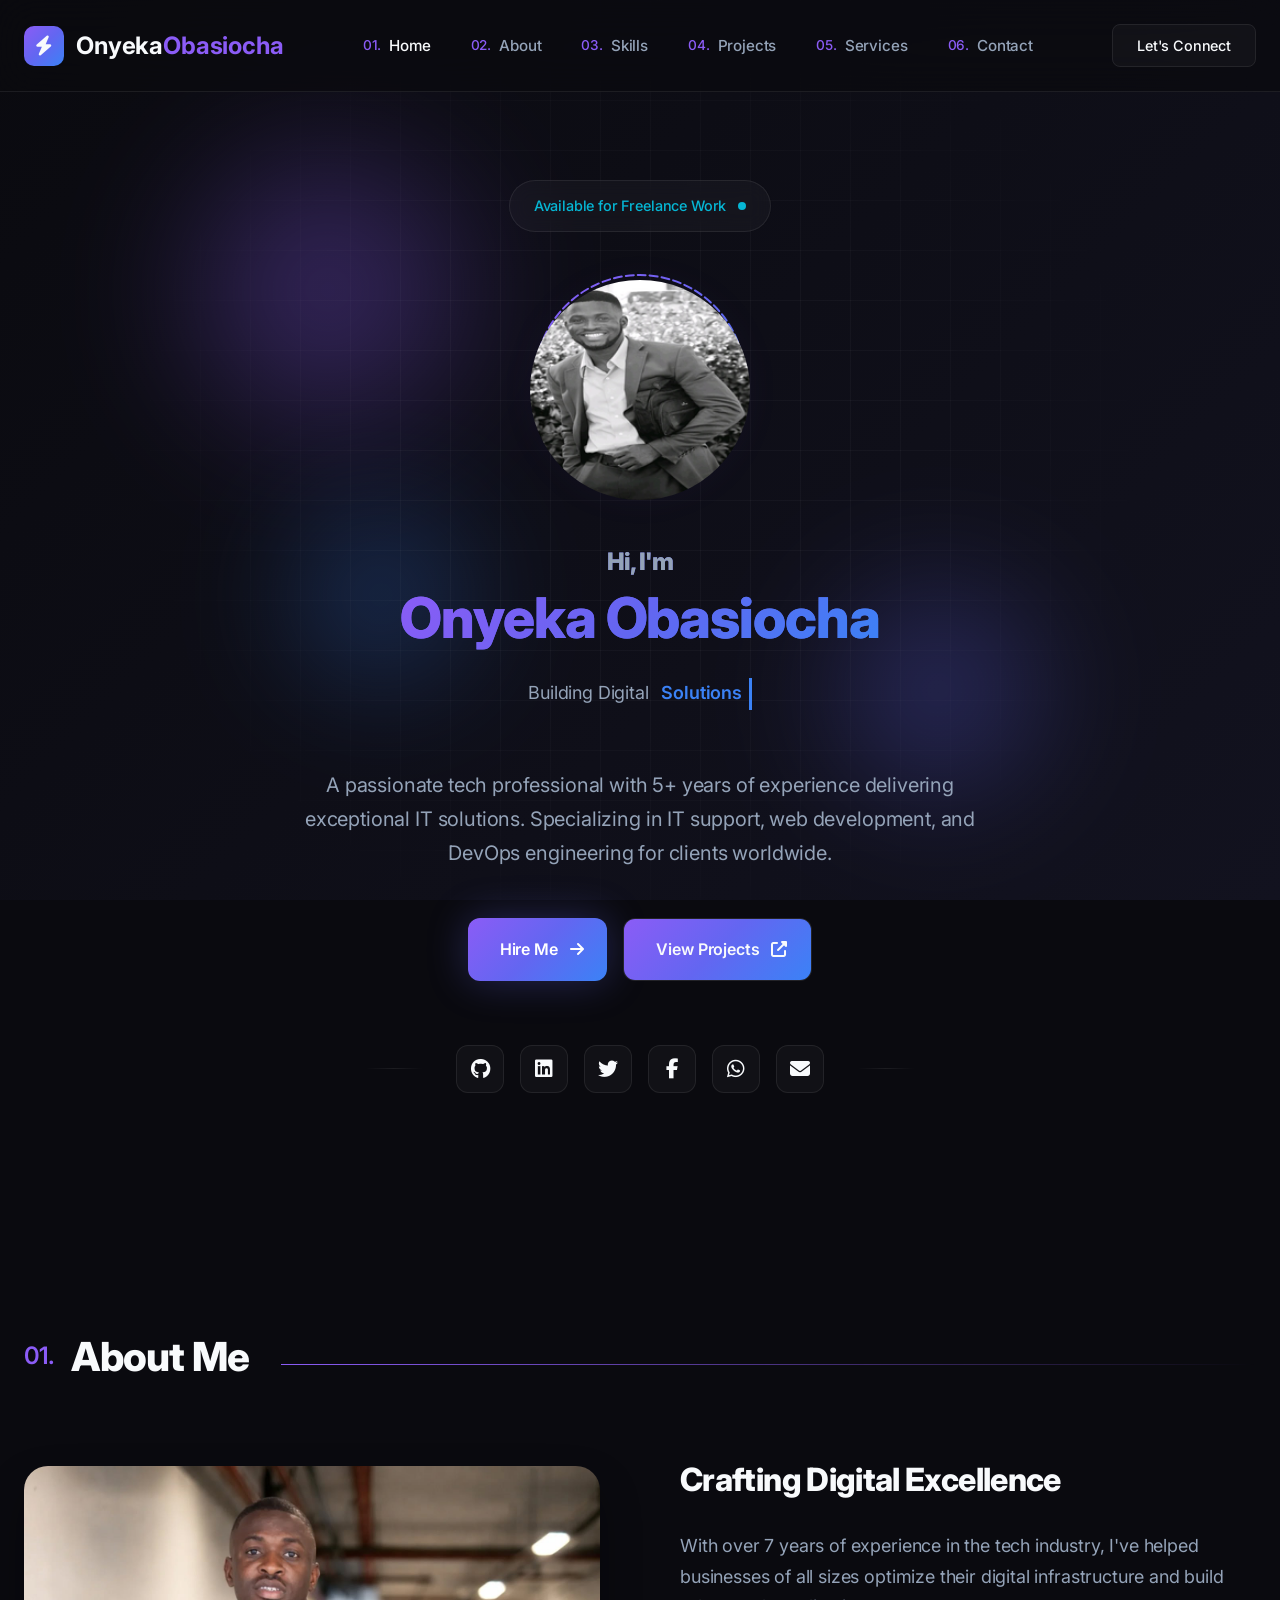
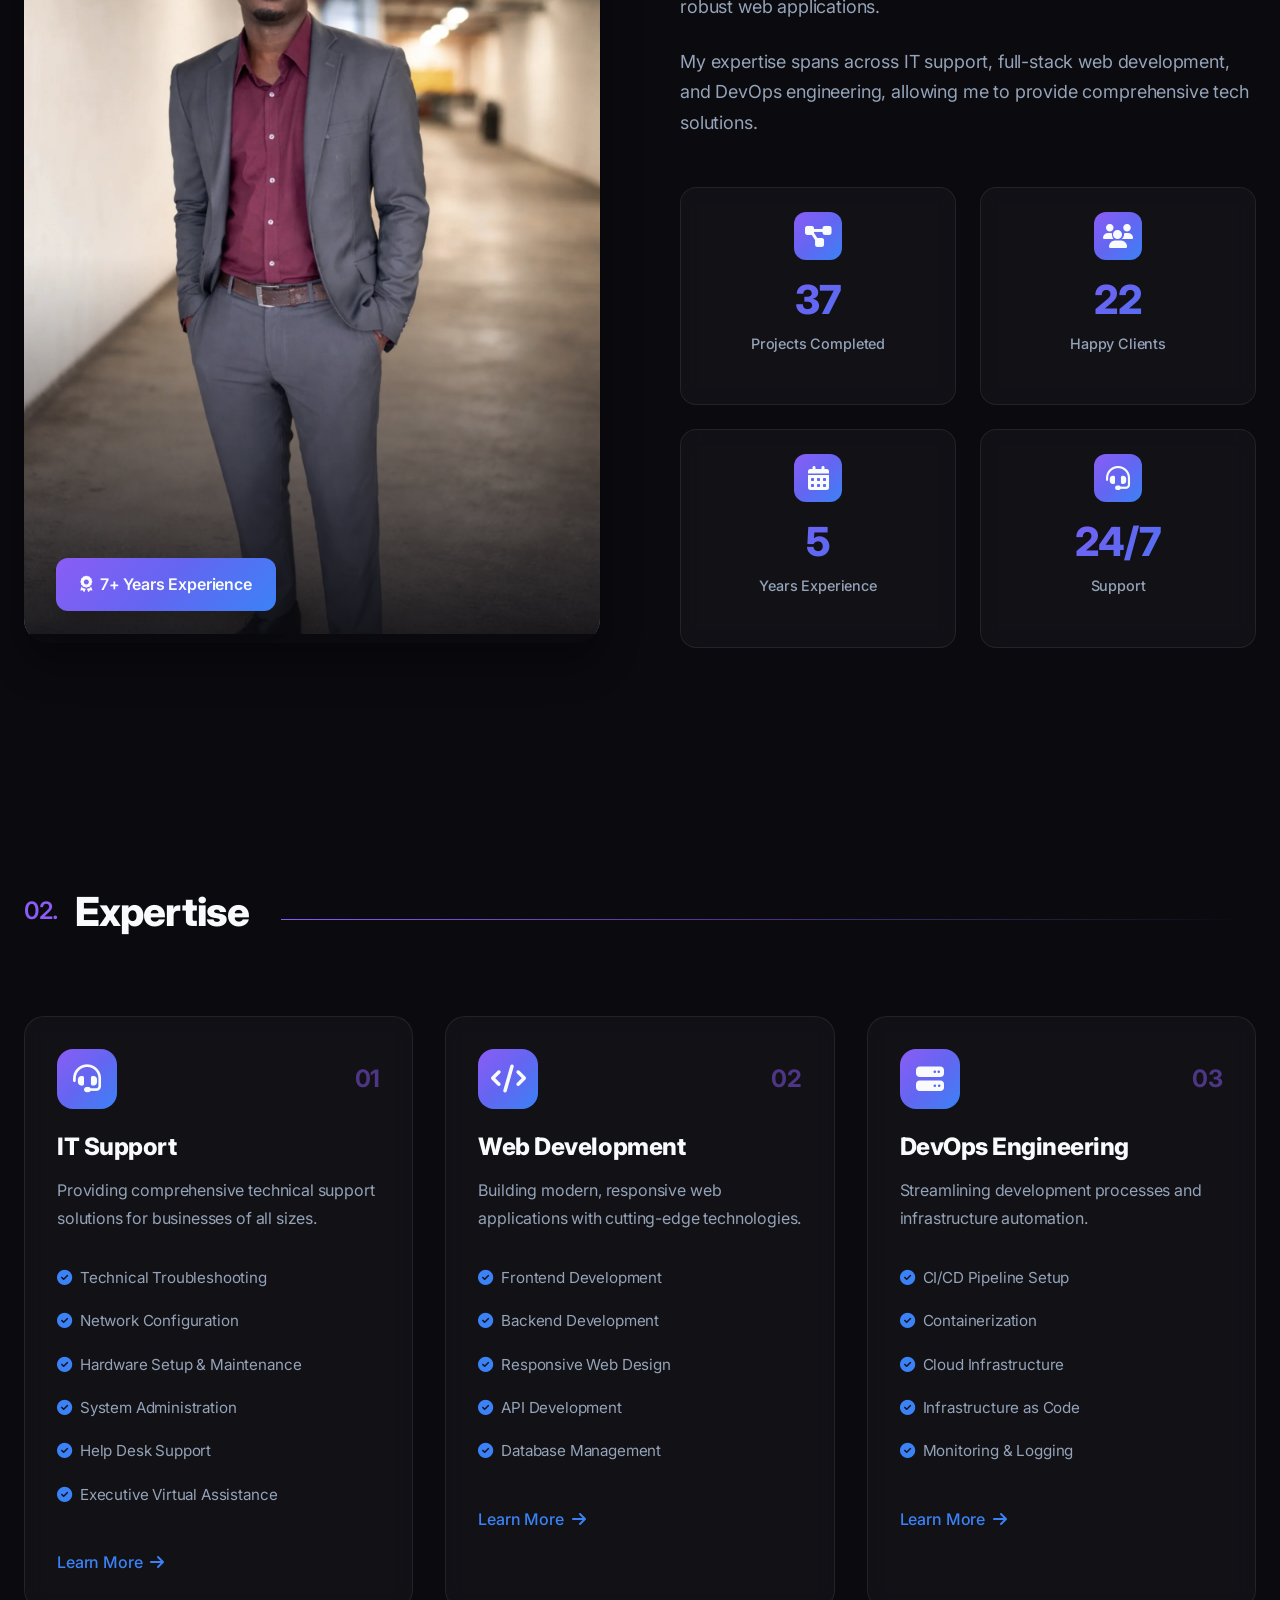
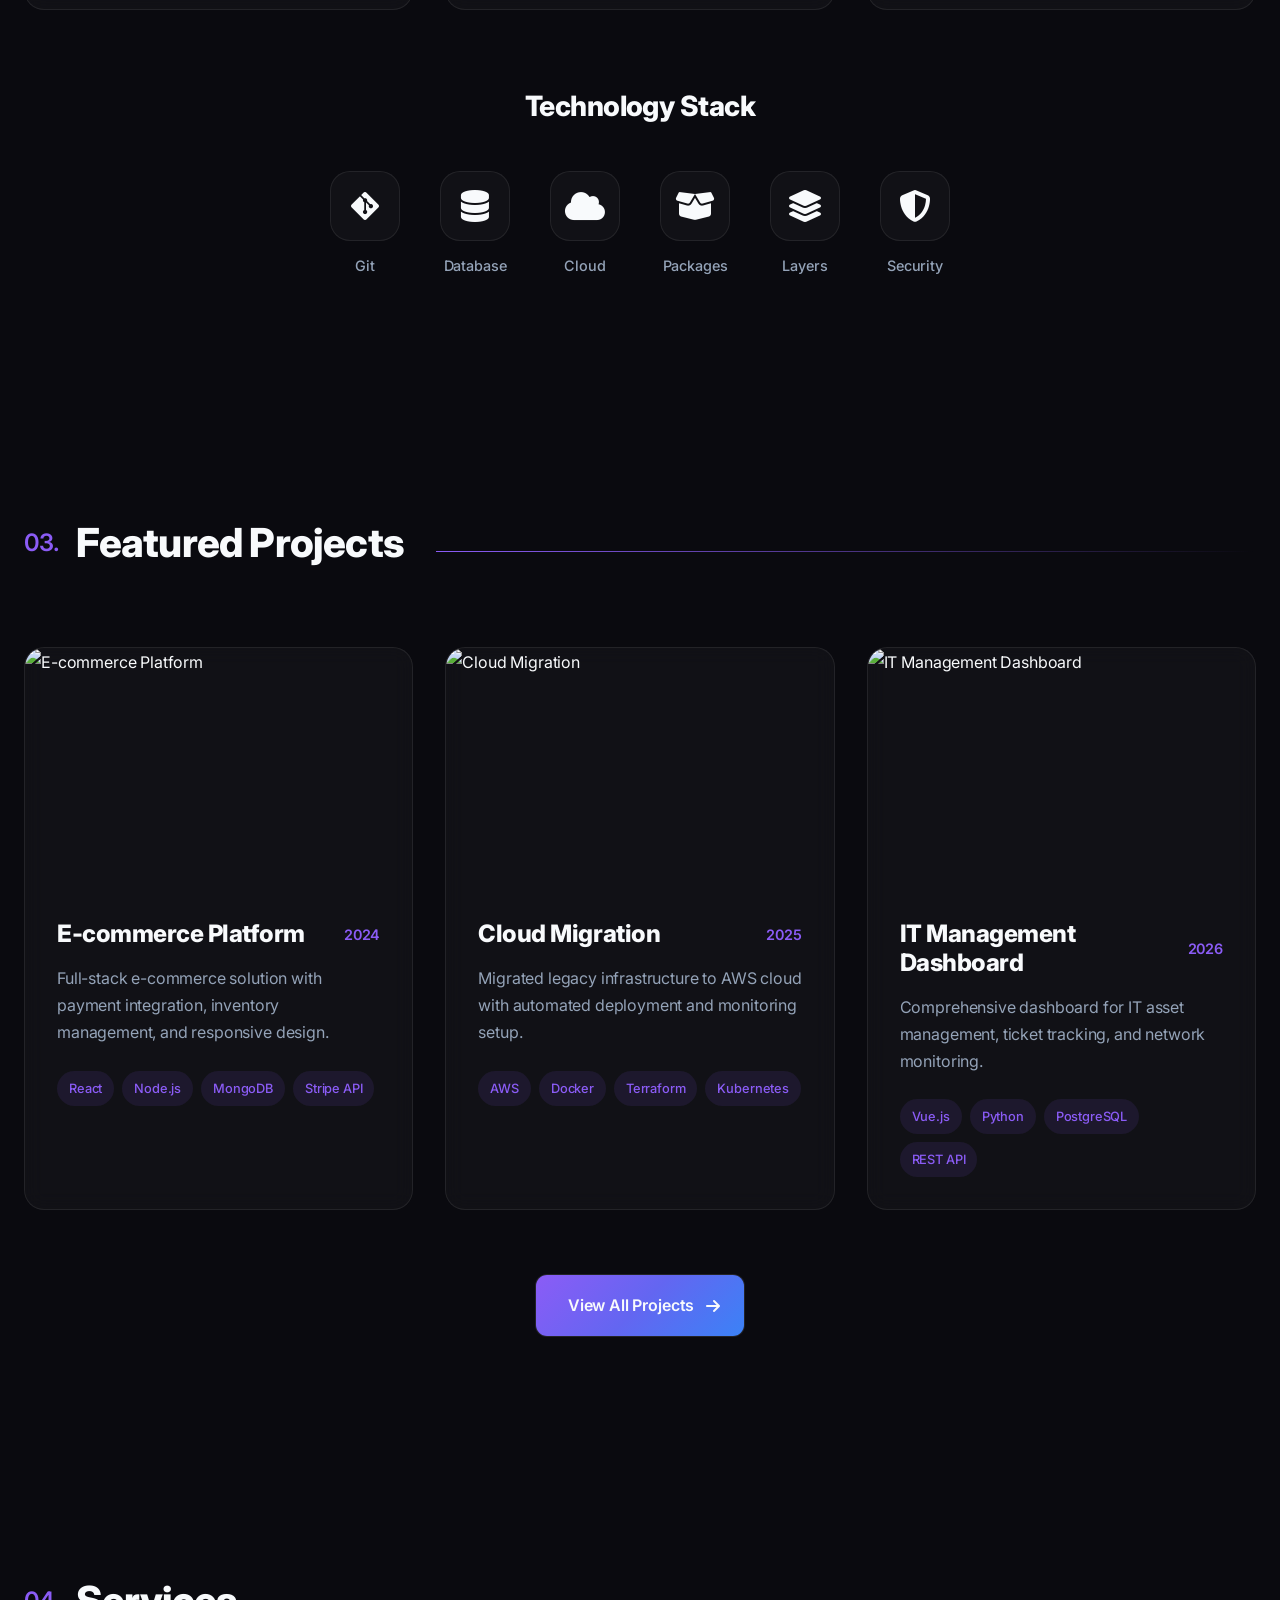
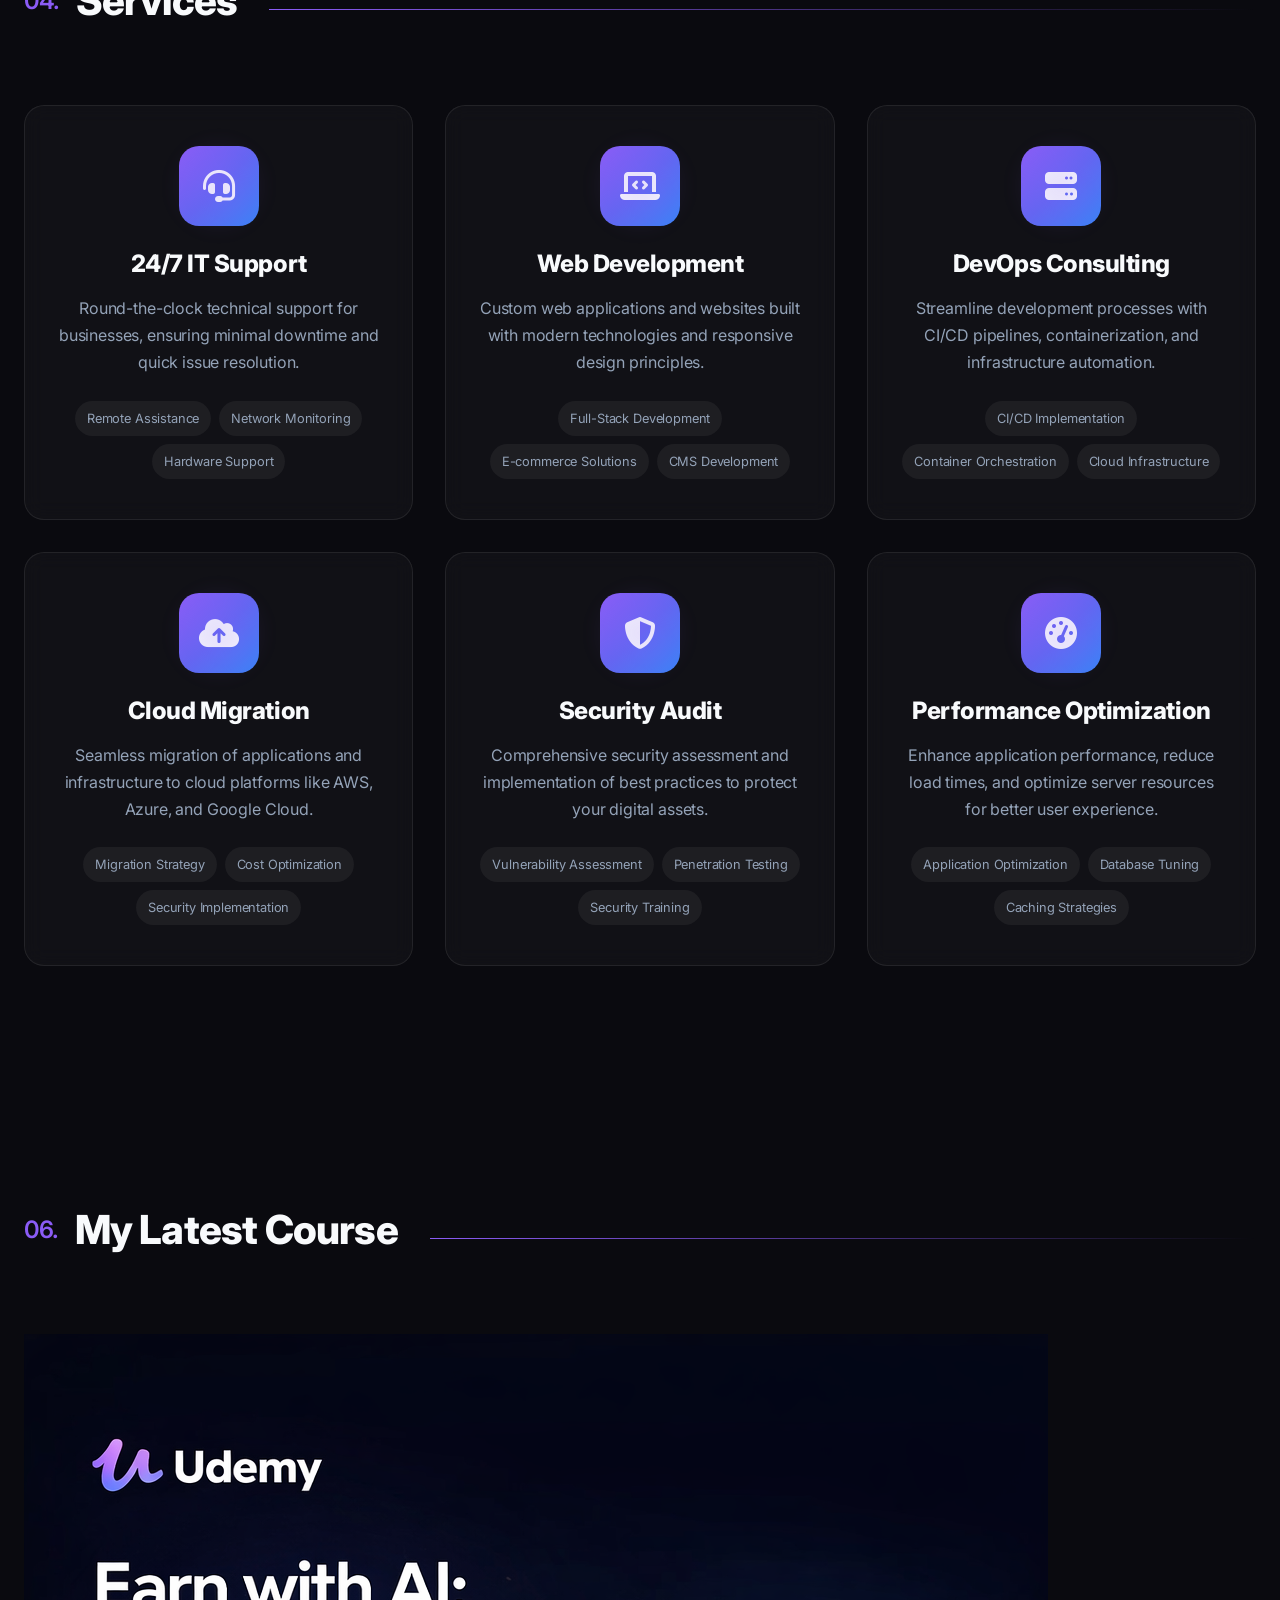
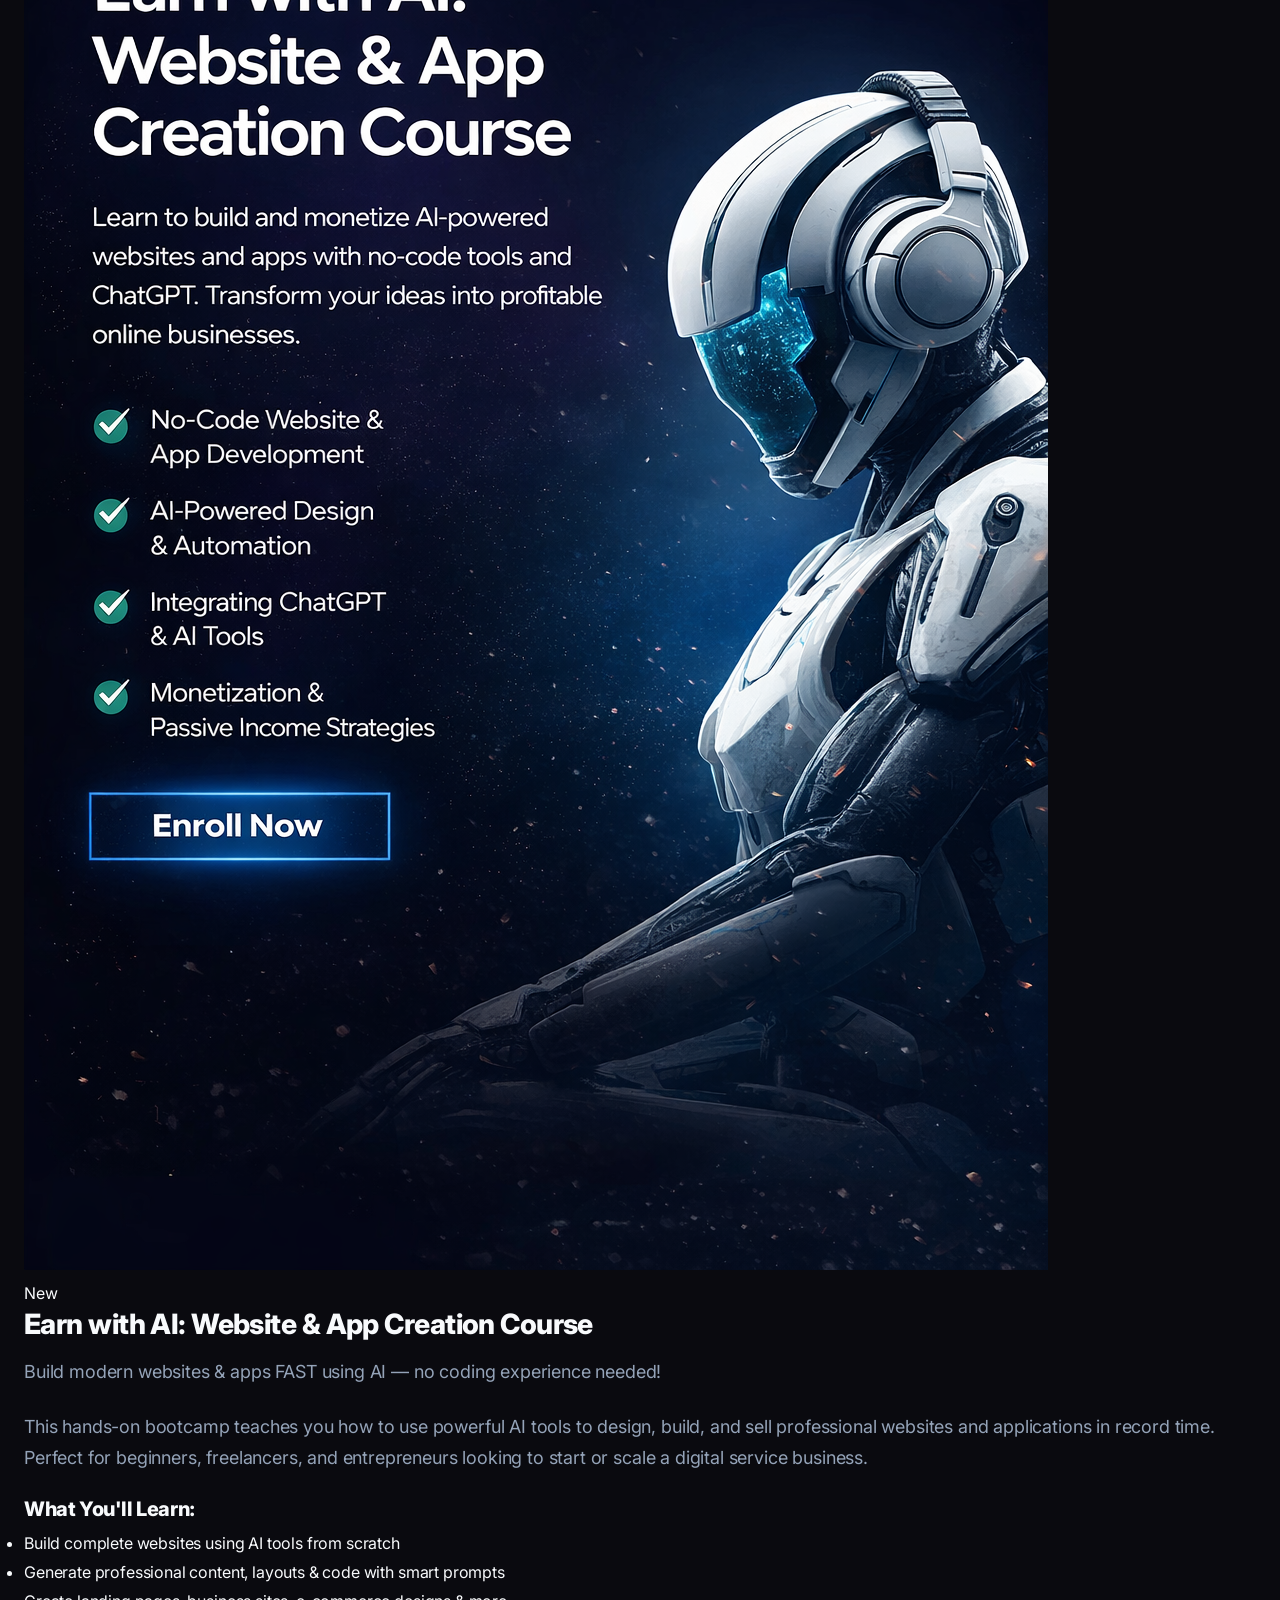
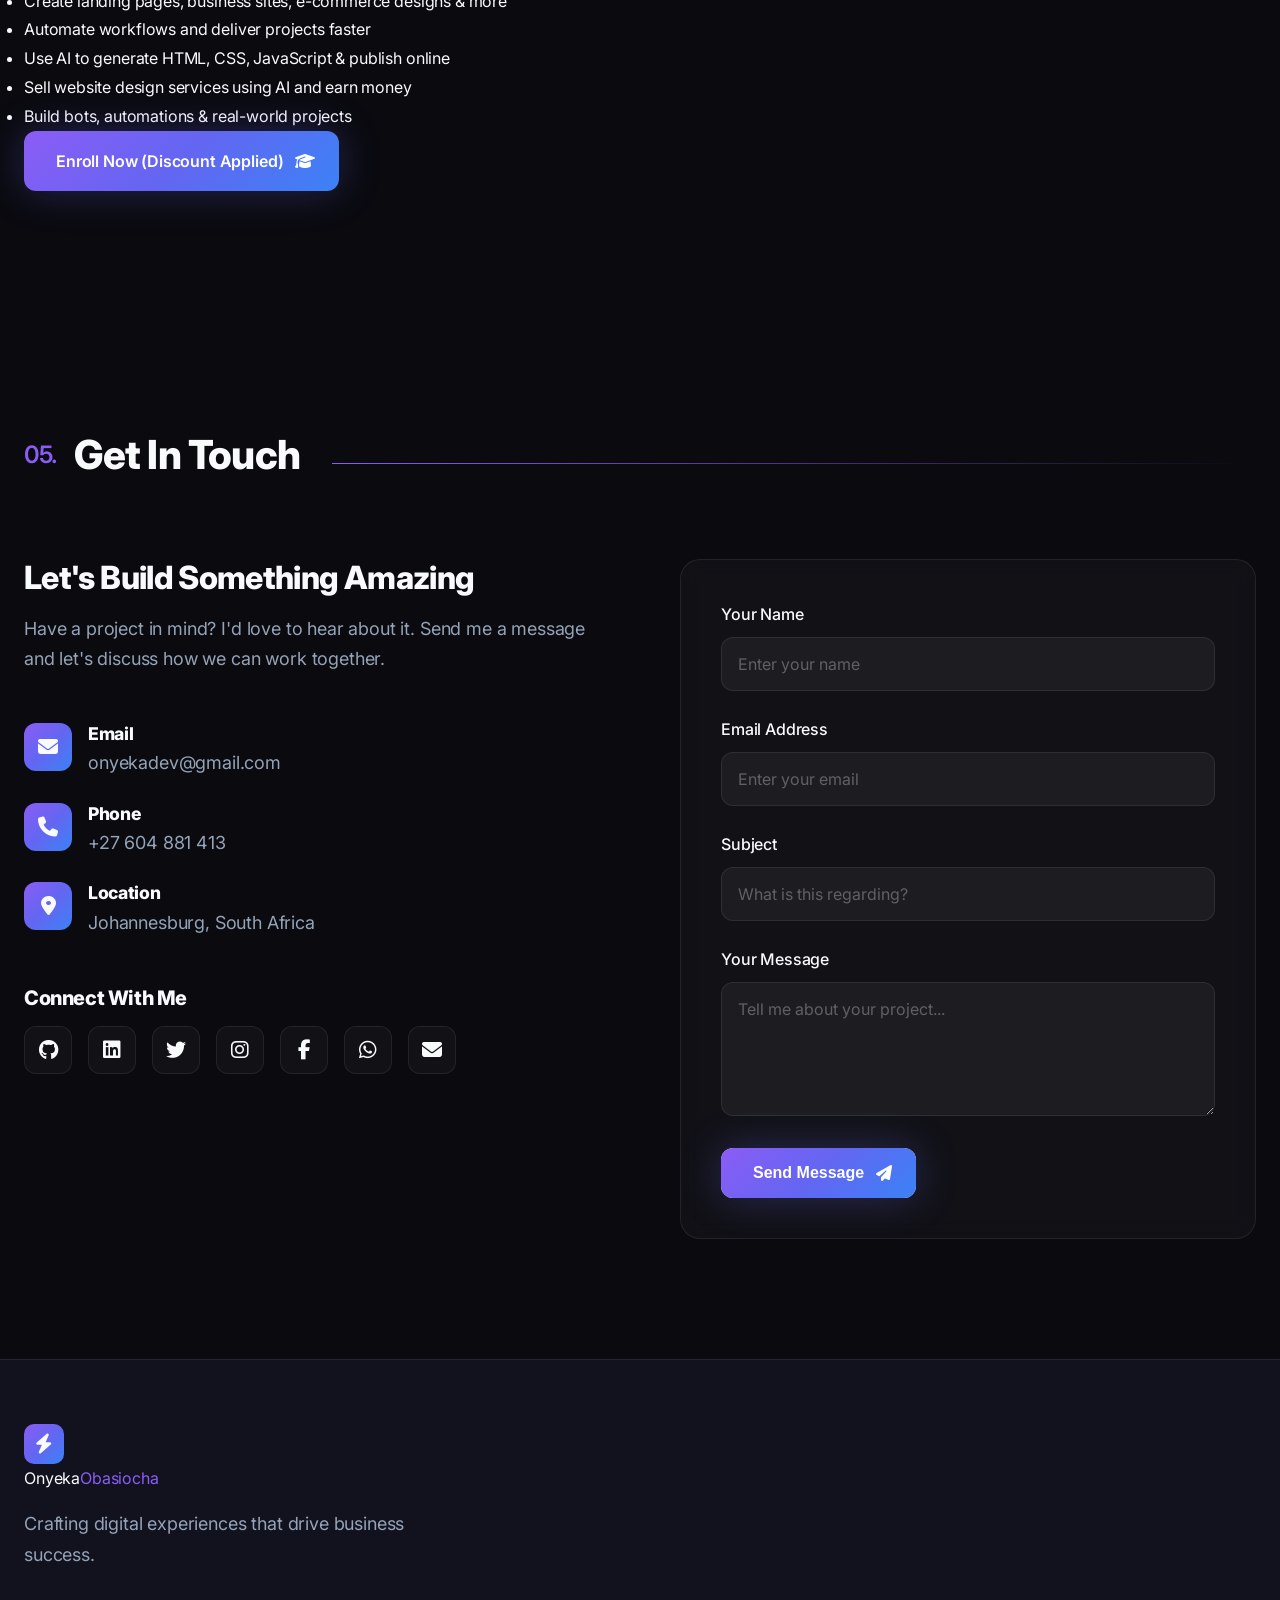
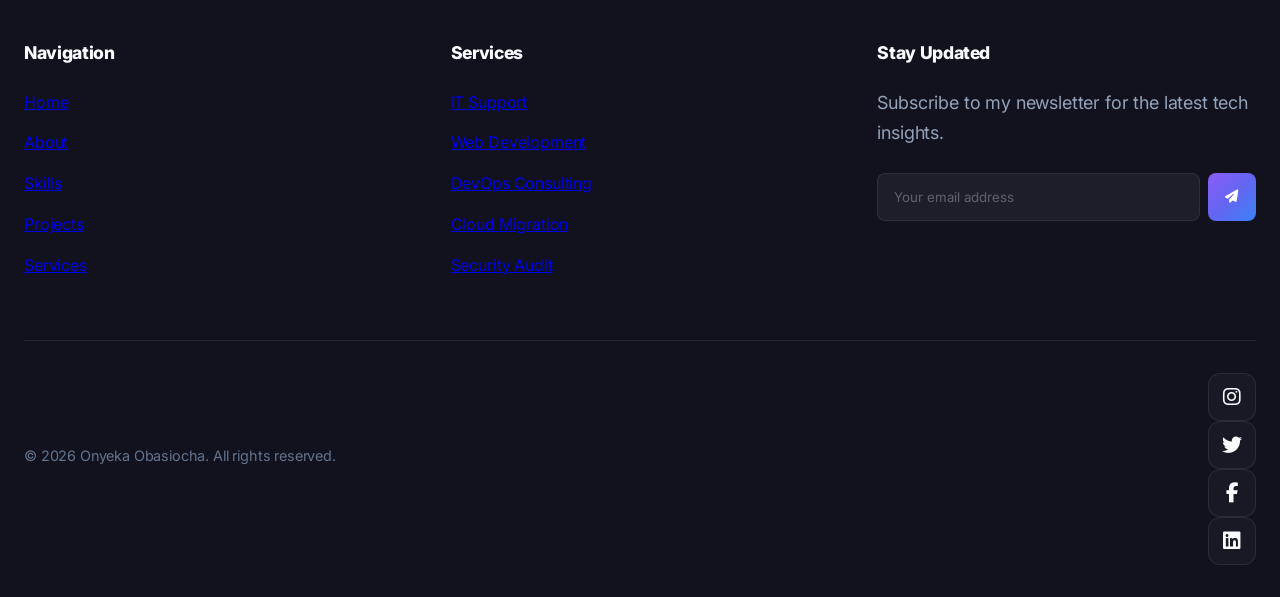
==== commit 64276b69: "Rename 'onyeka pot.html' to 'Portfolio.html'" ====
--- a/index.html
+++ b/index.html
@@ -38,7 +38,7 @@
                 <li data-aos="fade-down" data-aos-delay="100"><a href="#home" class="nav-link active"><span class="nav-number">01.</span> Home</a></li>
                 <li data-aos="fade-down" data-aos-delay="150"><a href="#about" class="nav-link"><span class="nav-number">02.</span> About</a></li>
                 <li data-aos="fade-down" data-aos-delay="200"><a href="#skills" class="nav-link"><span class="nav-number">03.</span> Skills</a></li>
-                <li data-aos="fade-down" data-aos-delay="250"><a href="onyeka pot.html" class="nav-link"><span class="nav-number">04.</span> Projects</a></li>
+                <li data-aos="fade-down" data-aos-delay="250"><a href="Portfolio.html" class="nav-link"><span class="nav-number">04.</span> Projects</a></li>
                 <li data-aos="fade-down" data-aos-delay="300"><a href="#services" class="nav-link"><span class="nav-number">05.</span> Services</a></li>
                 <li data-aos="fade-down" data-aos-delay="350"><a href="#contact" class="nav-link"><span class="nav-number">06.</span> Contact</a></li>
             </ul>
@@ -111,7 +111,7 @@
                             <span>Hire Me</span>
                             <i class="fas fa-arrow-right"></i>
                         </a>
-                        <a href="onyeka pot.html" class="btn btn-secondary btn-icon">
+                        <a href="Portfolio.html" class="btn btn-secondary btn-icon">
                             <span>View Projects</span>
                             <i class="fas fa-external-link-alt"></i>
                         </a>
@@ -722,7 +722,7 @@
                             <li><a href="#home">Home</a></li>
                             <li><a href="#about">About</a></li>
                             <li><a href="#skills">Skills</a></li>
-                            <li><a href="onyeka pot.html">Projects</a></li>
+                            <li><a href="Portfolio.html">Projects</a></li>
                             <li><a href="#services">Services</a></li>
                         </ul>
                     </div>
